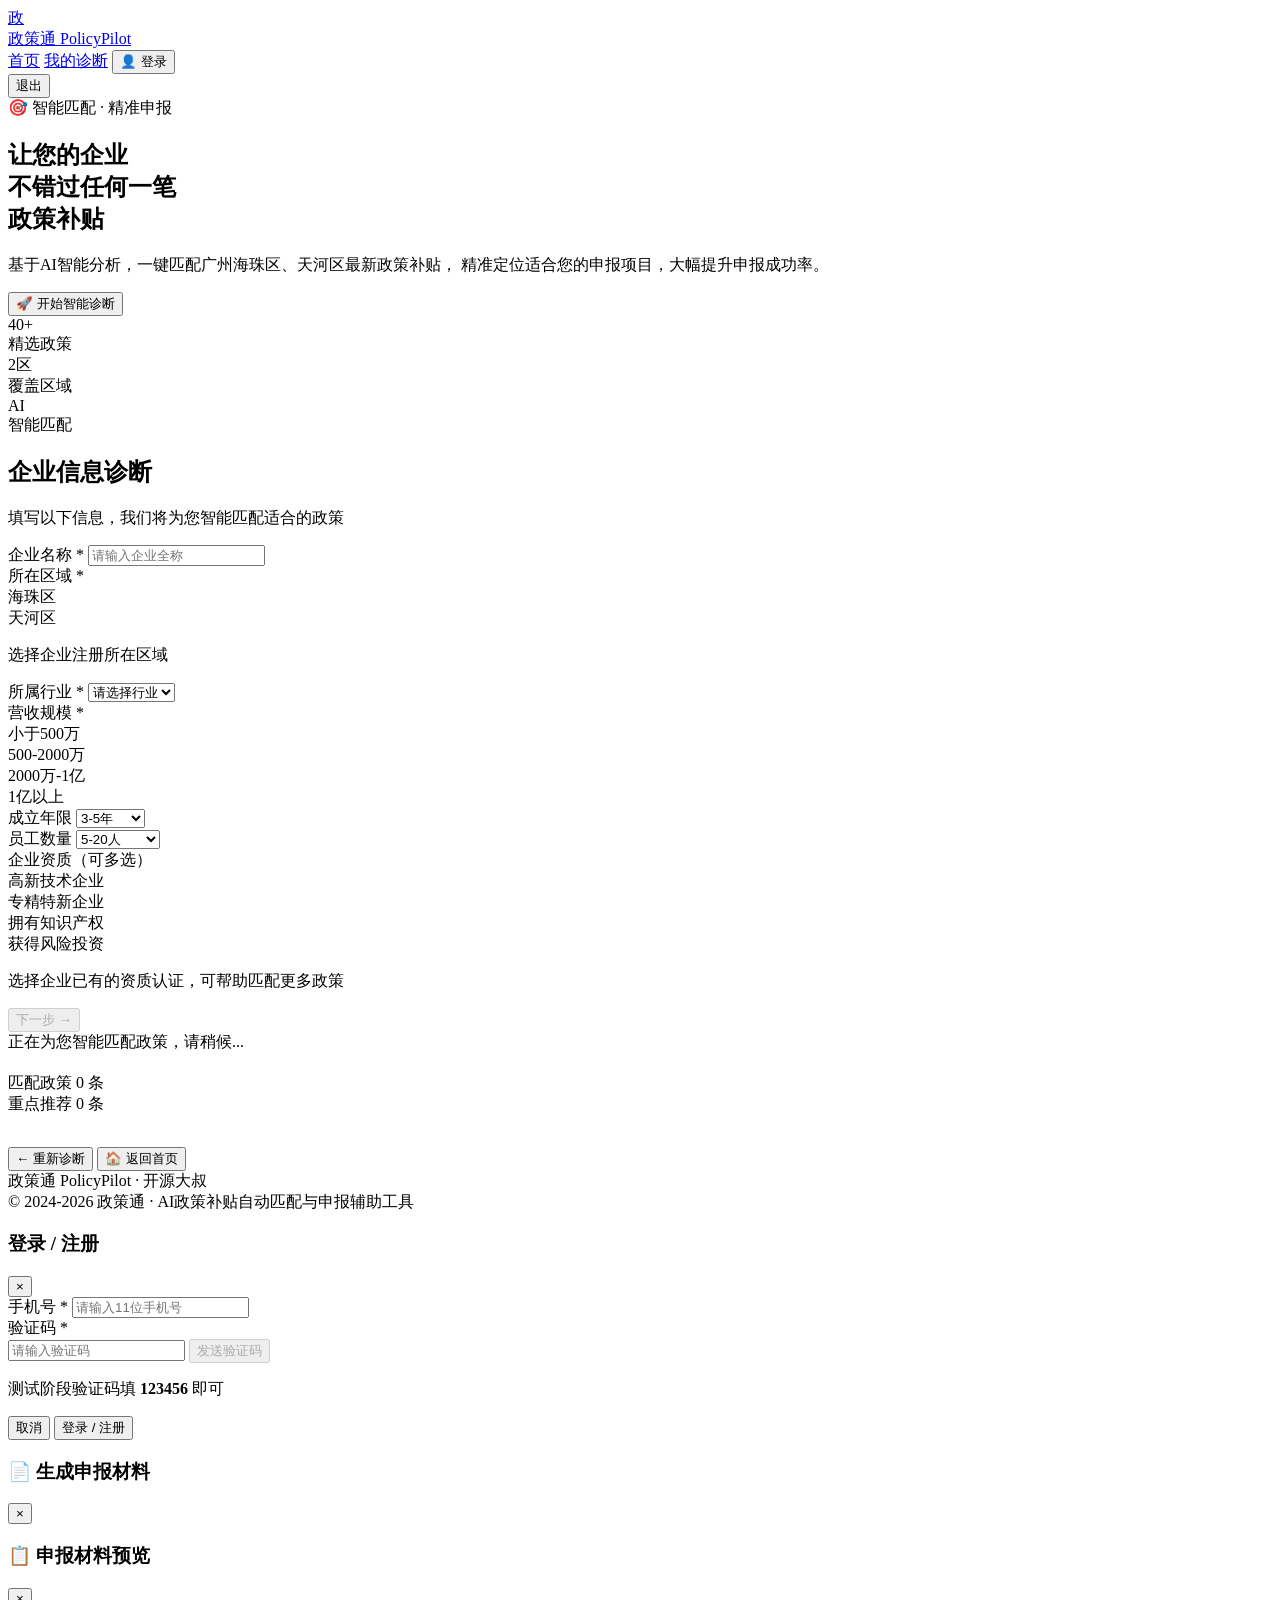
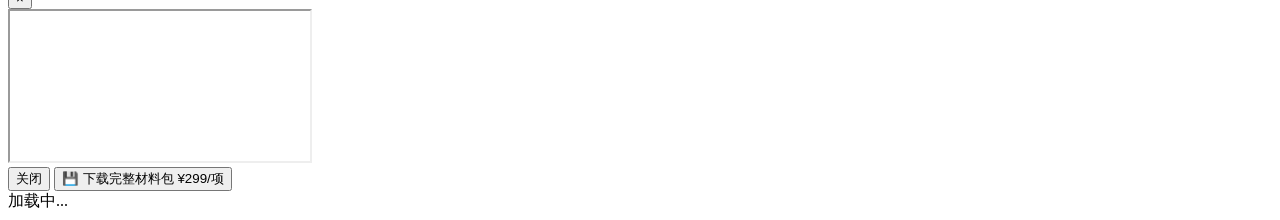
==== frontend/index.html @ 3d9fefc1 "feat: 扩容至302条政策, 重写README, 新增数据合规声明" ====
<!DOCTYPE html>
<html lang="zh-CN">
<head>
    <meta charset="UTF-8">
    <meta name="viewport" content="width=device-width, initial-scale=1.0">
    <meta name="description" content="政策通 - AI政策补贴自动匹配与申报辅助工具，为企业提供精准的政策匹配服务">
    <title>政策通 PolicyPilot - AI政策补贴智能匹配</title>
    <link rel="stylesheet" href="/static/css/style.css">
</head>
<body>
    <div class="page">
        <!-- 头部 -->
        <header class="header">
            <div class="container">
                <div class="header-content">
                    <a href="/" class="logo">
                        <div class="logo-icon">政</div>
                        <div class="logo-text">政策通 <span>PolicyPilot</span></div>
                    </a>
                    <div class="header-nav">
                        <a href="/" class="nav-link">首页</a>
                        <a href="/my-results" id="my-results-link" class="nav-link hidden">我的诊断</a>
                        <button id="login-btn" class="btn btn-outline btn-sm" onclick="showLoginModal()">
                            <span>👤</span>
                            <span>登录</span>
                        </button>
                        <div id="user-info" class="user-info hidden">
                            <span id="user-phone"></span>
                            <button class="btn btn-link btn-sm" onclick="logout()">退出</button>
                        </div>
                    </div>
                </div>
            </div>
        </header>

        <!-- 主内容 -->
        <main class="main">
            <div class="container">
                
                <!-- 英雄区 -->
                <section id="hero-section" class="hero">
                    <div class="hero-badge">
                        <span>🎯</span>
                        <span>智能匹配 · 精准申报</span>
                    </div>
                    <h1 class="hero-title">
                        让您的企业<br class="mobile-break"><span>不错过任何一笔</span><br class="mobile-break"><span class="highlight-green">政策补贴</span>
                    </h1>
                    <p class="hero-desc">
                        基于AI智能分析，一键匹配广州海珠区、天河区最新政策补贴，
                        精准定位适合您的申报项目，大幅提升申报成功率。
                    </p>
                    
                    <button class="btn btn-primary btn-lg" onclick="startDiagnosis()">
                        <span>🚀</span>
                        <span>开始智能诊断</span>
                    </button>
                    
                    <div class="hero-stats">
                        <div class="stat-item">
                            <div class="stat-value">40+</div>
                            <div class="stat-label">精选政策</div>
                        </div>
                        <div class="stat-item">
                            <div class="stat-value">2区</div>
                            <div class="stat-label">覆盖区域</div>
                        </div>
                        <div class="stat-item">
                            <div class="stat-value">AI</div>
                            <div class="stat-label">智能匹配</div>
                        </div>
                    </div>
                </section>

                <!-- 诊断表单 -->
                <section id="form-section" class="form-section hidden">
                    <div class="step-indicator">
                        <div class="step-dot active"></div>
                        <div class="step-dot"></div>
                        <div class="step-dot"></div>
                    </div>
                    
                    <h2 class="form-title">企业信息诊断</h2>
                    <p class="form-subtitle">填写以下信息，我们将为您智能匹配适合的政策</p>
                    
                    <form id="diagnosis-form">
                        <!-- 步骤1：基本信息 -->
                        <div id="step-1" class="form-group">
                            <div class="form-group">
                                <label class="form-label">
                                    企业名称 <span class="required">*</span>
                                </label>
                                <input type="text" id="company-name" class="form-input" 
                                       placeholder="请输入企业全称"
                                       oninput="state.formData.name = this.value; updateNextButtonState()">
                            </div>
                            
                            <div class="form-group">
                                <label class="form-label">
                                    所在区域 <span class="required">*</span>
                                </label>
                                <div class="checkbox-group">
                                    <div class="checkbox-item district-option" data-value="海珠" onclick="selectDistrict('海珠')">
                                        <div class="checkbox-icon"></div>
                                        <span>海珠区</span>
                                    </div>
                                    <div class="checkbox-item district-option" data-value="天河" onclick="selectDistrict('天河')">
                                        <div class="checkbox-icon"></div>
                                        <span>天河区</span>
                                    </div>
                                </div>
                                <p class="form-hint">选择企业注册所在区域</p>
                            </div>
                        </div>
                        
                        <!-- 步骤2：经营信息 -->
                        <div id="step-2" class="form-group">
                            <div class="form-group">
                                <label class="form-label">
                                    所属行业 <span class="required">*</span>
                                </label>
                                <select id="industry" class="form-select" 
                                        onchange="state.formData.industry = this.value; updateNextButtonState()">
                                    <option value="">请选择行业</option>
                                </select>
                            </div>
                            
                            <div class="form-group">
                                <label class="form-label">
                                    营收规模 <span class="required">*</span>
                                </label>
                                <div class="checkbox-group">
                                    <div class="checkbox-item revenue-option" data-value="小于500万" onclick="selectRevenue('小于500万')">
                                        <div class="checkbox-icon"></div>
                                        <span>小于500万</span>
                                    </div>
                                    <div class="checkbox-item revenue-option" data-value="500-2000万" onclick="selectRevenue('500-2000万')">
                                        <div class="checkbox-icon"></div>
                                        <span>500-2000万</span>
                                    </div>
                                    <div class="checkbox-item revenue-option" data-value="2000万-1亿" onclick="selectRevenue('2000万-1亿')">
                                        <div class="checkbox-icon"></div>
                                        <span>2000万-1亿</span>
                                    </div>
                                    <div class="checkbox-item revenue-option" data-value="1亿以上" onclick="selectRevenue('1亿以上')">
                                        <div class="checkbox-icon"></div>
                                        <span>1亿以上</span>
                                    </div>
                                </div>
                            </div>
                            
                            <div class="form-group">
                                <label class="form-label">成立年限</label>
                                <select id="established-years" class="form-select">
                                    <option value="1">1年以下</option>
                                    <option value="2">1-2年</option>
                                    <option value="3">2-3年</option>
                                    <option value="5" selected>3-5年</option>
                                    <option value="8">5-8年</option>
                                    <option value="10">8年以上</option>
                                </select>
                            </div>
                            
                            <div class="form-group">
                                <label class="form-label">员工数量</label>
                                <select id="employee-count" class="form-select">
                                    <option value="5">5人以下</option>
                                    <option value="10" selected>5-20人</option>
                                    <option value="50">20-100人</option>
                                    <option value="150">100-300人</option>
                                    <option value="300">300人以上</option>
                                </select>
                            </div>
                        </div>
                        
                        <!-- 步骤3：资质信息 -->
                        <div id="step-3" class="form-group">
                            <div class="form-group">
                                <label class="form-label">企业资质（可多选）</label>
                                <div class="checkbox-group">
                                    <div class="checkbox-item qualification-item" data-key="isHighTech" onclick="toggleQualification(this)">
                                        <div class="checkbox-icon"></div>
                                        <span>高新技术企业</span>
                                    </div>
                                    <div class="checkbox-item qualification-item" data-key="isSpecialized" onclick="toggleQualification(this)">
                                        <div class="checkbox-icon"></div>
                                        <span>专精特新企业</span>
                                    </div>
                                    <div class="checkbox-item qualification-item" data-key="hasIP" onclick="toggleQualification(this)">
                                        <div class="checkbox-icon"></div>
                                        <span>拥有知识产权</span>
                                    </div>
                                    <div class="checkbox-item qualification-item" data-key="hasVC" onclick="toggleQualification(this)">
                                        <div class="checkbox-icon"></div>
                                        <span>获得风险投资</span>
                                    </div>
                                </div>
                                <p class="form-hint">选择企业已有的资质认证，可帮助匹配更多政策</p>
                            </div>
                        </div>
                        
                        <!-- 按钮组 -->
                        <div class="btn-group">
                            <button type="button" id="prev-btn" class="btn btn-secondary" style="display: none;" onclick="goToPrevStep()">
                                <span>←</span>
                                <span>上一步</span>
                            </button>
                            <button type="button" id="next-btn" class="btn btn-primary" disabled onclick="goToNextStep()">
                                <span>下一步</span>
                                <span>→</span>
                            </button>
                        </div>
                    </form>
                </section>

                <!-- 加载状态 -->
                <section id="loading-section" class="form-section hidden">
                    <div class="loading">
                        <div class="spinner"></div>
                        <div class="loading-text">正在为您智能匹配政策，请稍候...</div>
                    </div>
                </section>

                <!-- 结果展示 -->
                <section id="result-section" class="hidden">
                    <div class="result-header">
                        <h2 id="result-title" class="result-title"></h2>
                        <p id="result-subtitle" class="result-subtitle"></p>
                        <div class="result-summary">
                            <div class="summary-badge highlight">
                                <span>匹配政策</span>
                                <span class="value" id="total-matches">0</span>
                                <span>条</span>
                            </div>
                            <div class="summary-badge">
                                <span>重点推荐</span>
                                <span class="value" id="highly-recommended">0</span>
                                <span>条</span>
                            </div>
                        </div>
                    </div>
                    
                    <div id="policy-list" class="policy-list">
                        <!-- 政策卡片将动态插入 -->
                    </div>
                    
                    <div class="btn-group" style="justify-content: center; margin-top: 32px;">
                        <button class="btn btn-secondary" onclick="resetAndStartOver()">
                            <span>←</span>
                            <span>重新诊断</span>
                        </button>
                        <button class="btn btn-primary" onclick="goHome()">
                            <span>🏠</span>
                            <span>返回首页</span>
                        </button>
                    </div>
                </section>
            </div>
        </main>

        <!-- 底部 -->
        <footer class="footer">
            <div class="container">
                <div class="footer-content">
                    <div class="footer-brand">
                        政策通 <span>PolicyPilot</span> · 开源大叔
                    </div>
                    <div class="footer-text">
                        © 2024-2026 政策通 · AI政策补贴自动匹配与申报辅助工具
                    </div>
                </div>
            </div>
        </footer>
    </div>

    <!-- 登录/注册模态框 -->
    <div id="login-modal" class="modal hidden">
        <div class="modal-overlay" onclick="closeLoginModal()"></div>
        <div class="modal-content">
            <div class="modal-header">
                <h3 id="login-modal-title">登录 / 注册</h3>
                <button class="modal-close" onclick="closeLoginModal()">×</button>
            </div>
            <div class="modal-body">
                <div class="form-group">
                    <label class="form-label">手机号 <span class="required">*</span></label>
                    <input type="tel" id="login-phone" class="form-input" 
                           placeholder="请输入11位手机号" maxlength="11">
                </div>
                <div class="form-group">
                    <label class="form-label">验证码 <span class="required">*</span></label>
                    <div class="verify-code-row">
                        <input type="text" id="login-code" class="form-input" 
                               placeholder="请输入验证码" maxlength="6">
                        <button type="button" id="send-code-btn" class="btn btn-outline btn-sm" 
                                onclick="sendVerifyCode()" disabled>
                            发送验证码
                        </button>
                    </div>
                    <p class="form-hint">测试阶段验证码填 <strong>123456</strong> 即可</p>
                </div>
                <div id="login-error" class="error-message hidden"></div>
            </div>
            <div class="modal-footer">
                <button class="btn btn-secondary" onclick="closeLoginModal()">取消</button>
                <button class="btn btn-primary" onclick="doLogin()">
                    <span>登录 / 注册</span>
                </button>
            </div>
        </div>
    </div>

    <!-- 申报材料生成模态框 -->
    <div id="material-modal" class="modal modal-lg hidden">
        <div class="modal-overlay" onclick="closeMaterialModal()"></div>
        <div class="modal-content">
            <div class="modal-header">
                <h3>📄 生成申报材料</h3>
                <button class="modal-close" onclick="closeMaterialModal()">×</button>
            </div>
            <div class="modal-body" id="material-modal-body">
                <!-- 动态内容 -->
            </div>
        </div>
    </div>

    <!-- 材料预览模态框 -->
    <div id="preview-modal" class="modal modal-xl hidden">
        <div class="modal-overlay" onclick="closePreviewModal()"></div>
        <div class="modal-content modal-preview">
            <div class="modal-header">
                <h3>📋 申报材料预览</h3>
                <button class="modal-close" onclick="closePreviewModal()">×</button>
            </div>
            <div class="modal-body">
                <iframe id="preview-frame" class="preview-frame"></iframe>
            </div>
            <div class="modal-footer">
                <button class="btn btn-secondary" onclick="closePreviewModal()">关闭</button>
                <button class="btn btn-primary" onclick="downloadMaterial()">
                    <span>💾</span>
                    <span>下载完整材料包</span>
                    <span class="price-tag">¥299/项</span>
                </button>
            </div>
        </div>
    </div>

    <!-- 加载遮罩 -->
    <div id="loading-overlay" class="loading-overlay hidden">
        <div class="loading">
            <div class="spinner"></div>
            <div class="loading-text">加载中...</div>
        </div>
    </div>

    <script src="/static/js/app.js"></script>
</body>
</html>
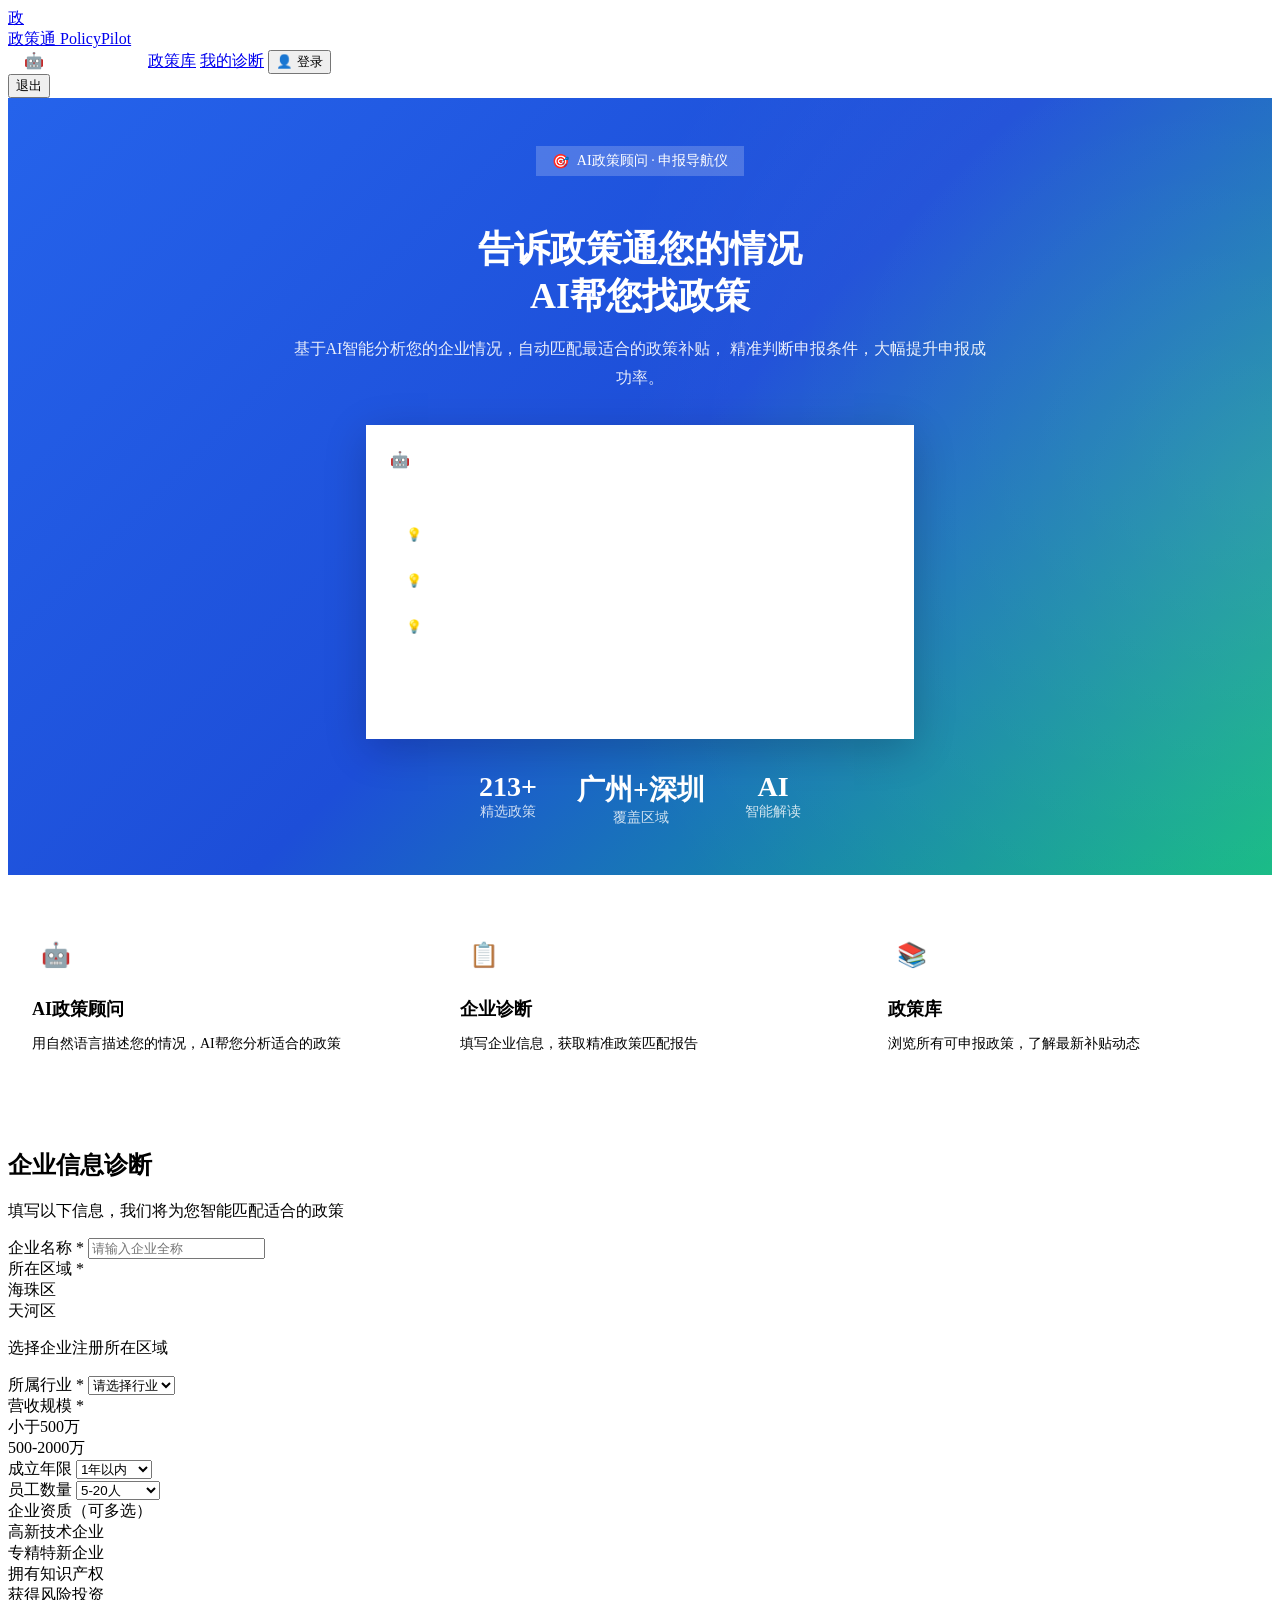
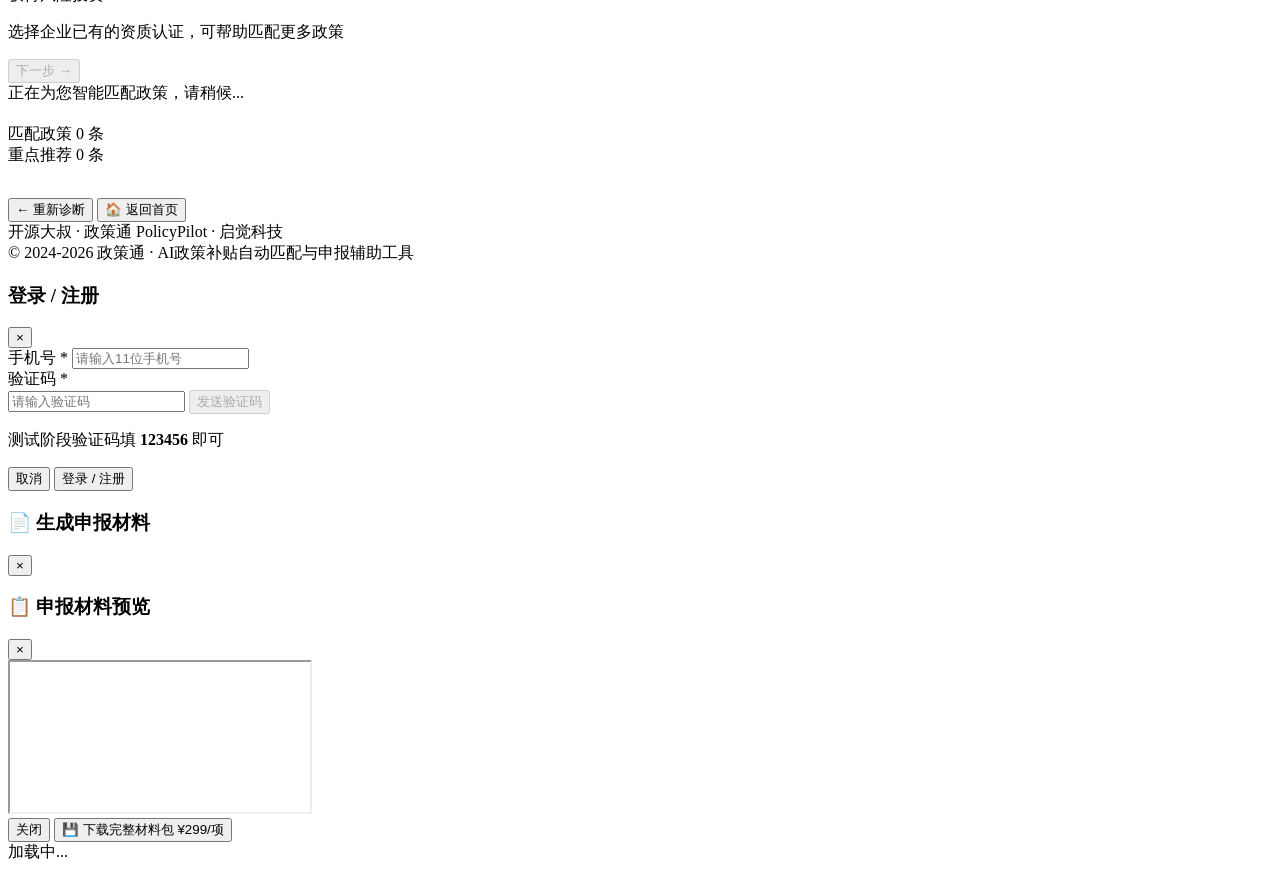
==== commit 00f56032: "feat: 3638条全国政策数据, AI对话+LLM Fallback, Token化战略升级 - 数据扩容：从302条→3638条真实政策数据（华东华南+北方+华中清洗后合并） - AI对话：新增" ====
--- a/frontend/index.html
+++ b/frontend/index.html
@@ -18,7 +18,10 @@
                         <div class="logo-text">政策通 <span>PolicyPilot</span></div>
                     </a>
                     <div class="header-nav">
-                        <a href="/" class="nav-link">首页</a>
+                        <a href="/ai-chat" class="nav-link nav-link-primary">
+                            🤖 AI智能问答
+                        </a>
+                        <a href="/" class="nav-link">政策库</a>
                         <a href="/my-results" id="my-results-link" class="nav-link hidden">我的诊断</a>
                         <button id="login-btn" class="btn btn-outline btn-sm" onclick="showLoginModal()">
                             <span>👤</span>
@@ -37,42 +40,84 @@
         <main class="main">
             <div class="container">
                 
-                <!-- 英雄区 -->
-                <section id="hero-section" class="hero">
-                    <div class="hero-badge">
-                        <span>🎯</span>
-                        <span>智能匹配 · 精准申报</span>
-                    </div>
-                    <h1 class="hero-title">
-                        让您的企业<br class="mobile-break"><span>不错过任何一笔</span><br class="mobile-break"><span class="highlight-green">政策补贴</span>
-                    </h1>
-                    <p class="hero-desc">
-                        基于AI智能分析，一键匹配广州海珠区、天河区最新政策补贴，
-                        精准定位适合您的申报项目，大幅提升申报成功率。
-                    </p>
-                    
-                    <button class="btn btn-primary btn-lg" onclick="startDiagnosis()">
-                        <span>🚀</span>
-                        <span>开始智能诊断</span>
-                    </button>
-                    
-                    <div class="hero-stats">
-                        <div class="stat-item">
-                            <div class="stat-value">40+</div>
-                            <div class="stat-label">精选政策</div>
-                        </div>
-                        <div class="stat-item">
-                            <div class="stat-value">2区</div>
-                            <div class="stat-label">覆盖区域</div>
-                        </div>
-                        <div class="stat-item">
-                            <div class="stat-value">AI</div>
-                            <div class="stat-label">智能匹配</div>
+                <!-- AI对话核心入口 - Hero区 -->
+                <section class="hero ai-hero">
+                    <div class="ai-hero-content">
+                        <div class="ai-hero-badge">
+                            <span>🎯</span>
+                            <span>AI政策顾问 · 申报导航仪</span>
+                        </div>
+                        <h1 class="ai-hero-title">
+                            告诉政策通您的情况<br class="mobile-break">
+                            <span class="highlight-green">AI帮您找政策</span>
+                        </h1>
+                        <p class="ai-hero-desc">
+                            基于AI智能分析您的企业情况，自动匹配最适合的政策补贴，
+                            精准判断申报条件，大幅提升申报成功率。
+                        </p>
+                        
+                        <!-- 嵌入式对话入口 -->
+                        <div class="quick-chat-box">
+                            <div class="quick-chat-header">
+                                <span>🤖</span>
+                                <span>政策通 AI</span>
+                            </div>
+                            <div class="quick-chat-examples">
+                                <p class="quick-chat-tip">试试这样问我：</p>
+                                <div class="quick-example-chips">
+                                    <button class="quick-example-chip" onclick="location.href='/ai-chat?q=我是海珠区的AI创业公司'">💡 我是海珠区的AI创业公司</button>
+                                    <button class="quick-example-chip" onclick="location.href='/ai-chat?q=天河区软件企业有什么补贴'">💡 天河区软件企业补贴</button>
+                                    <button class="quick-example-chip" onclick="location.href='/ai-chat?q=专精特新企业怎么申报'">💡 专精特新申报条件</button>
+                                </div>
+                            </div>
+                            <a href="/ai-chat" class="quick-chat-start-btn">
+                                开始AI对话
+                                <span>→</span>
+                            </a>
+                        </div>
+                        
+                        <div class="ai-hero-stats">
+                            <div class="stat-item">
+                                <div class="stat-value" id="policy-count">213+</div>
+                                <div class="stat-label">精选政策</div>
+                            </div>
+                            <div class="stat-item">
+                                <div class="stat-value">广州+深圳</div>
+                                <div class="stat-label">覆盖区域</div>
+                            </div>
+                            <div class="stat-item">
+                                <div class="stat-value">AI</div>
+                                <div class="stat-label">智能解读</div>
+                            </div>
                         </div>
                     </div>
                 </section>
 
-                <!-- 诊断表单 -->
+                <!-- 功能入口卡片 -->
+                <section class="feature-section">
+                    <div class="feature-cards">
+                        <div class="feature-card" onclick="location.href='/ai-chat'">
+                            <div class="feature-icon">🤖</div>
+                            <h3>AI政策顾问</h3>
+                            <p>用自然语言描述您的情况，AI帮您分析适合的政策</p>
+                            <span class="feature-tag">智能匹配</span>
+                        </div>
+                        <div class="feature-card" onclick="location.href='/#form-section'">
+                            <div class="feature-icon">📋</div>
+                            <h3>企业诊断</h3>
+                            <p>填写企业信息，获取精准政策匹配报告</p>
+                            <span class="feature-tag">全面分析</span>
+                        </div>
+                        <div class="feature-card" onclick="location.href='/policy.html'">
+                            <div class="feature-icon">📚</div>
+                            <h3>政策库</h3>
+                            <p>浏览所有可申报政策，了解最新补贴动态</p>
+                            <span class="feature-tag">实时更新</span>
+                        </div>
+                    </div>
+                </section>
+
+                <!-- 旧版表单区域（保留但默认隐藏） -->
                 <section id="form-section" class="form-section hidden">
                     <div class="step-indicator">
                         <div class="step-dot active"></div>
@@ -138,26 +183,18 @@
                                         <div class="checkbox-icon"></div>
                                         <span>500-2000万</span>
                                     </div>
-                                    <div class="checkbox-item revenue-option" data-value="2000万-1亿" onclick="selectRevenue('2000万-1亿')">
-                                        <div class="checkbox-icon"></div>
-                                        <span>2000万-1亿</span>
-                                    </div>
-                                    <div class="checkbox-item revenue-option" data-value="1亿以上" onclick="selectRevenue('1亿以上')">
-                                        <div class="checkbox-icon"></div>
-                                        <span>1亿以上</span>
-                                    </div>
                                 </div>
                             </div>
                             
                             <div class="form-group">
                                 <label class="form-label">成立年限</label>
-                                <select id="established-years" class="form-select">
-                                    <option value="1">1年以下</option>
-                                    <option value="2">1-2年</option>
-                                    <option value="3">2-3年</option>
-                                    <option value="5" selected>3-5年</option>
-                                    <option value="8">5-8年</option>
-                                    <option value="10">8年以上</option>
+                                <select id="established-years" class="form-select"
+                                        onchange="state.formData.establishedYears = parseInt(this.value)">
+                                    <option value="1">1年以内</option>
+                                    <option value="2">1-3年</option>
+                                    <option value="4">3-5年</option>
+                                    <option value="6">5-10年</option>
+                                    <option value="11">10年以上</option>
                                 </select>
                             </div>
                             
@@ -240,9 +277,7 @@
                         </div>
                     </div>
                     
-                    <div id="policy-list" class="policy-list">
-                        <!-- 政策卡片将动态插入 -->
-                    </div>
+                    <div id="policy-list" class="policy-list"></div>
                     
                     <div class="btn-group" style="justify-content: center; margin-top: 32px;">
                         <button class="btn btn-secondary" onclick="resetAndStartOver()">
@@ -263,7 +298,7 @@
             <div class="container">
                 <div class="footer-content">
                     <div class="footer-brand">
-                        政策通 <span>PolicyPilot</span> · 开源大叔
+                        开源大叔 · 政策通 <span>PolicyPilot</span> · 启觉科技
                     </div>
                     <div class="footer-text">
                         © 2024-2026 政策通 · AI政策补贴自动匹配与申报辅助工具
@@ -318,9 +353,7 @@
                 <h3>📄 生成申报材料</h3>
                 <button class="modal-close" onclick="closeMaterialModal()">×</button>
             </div>
-            <div class="modal-body" id="material-modal-body">
-                <!-- 动态内容 -->
-            </div>
+            <div class="modal-body" id="material-modal-body"></div>
         </div>
     </div>
 
@@ -354,6 +387,293 @@
         </div>
     </div>
 
+    <style>
+        /* AI Hero 样式 */
+        .ai-hero {
+            background: linear-gradient(135deg, #2563EB 0%, #1D4ED8 50%, #10B981 100%);
+            border-radius: var(--radius-xl);
+            padding: 48px 40px;
+            margin-bottom: 32px;
+            color: white;
+            position: relative;
+            overflow: hidden;
+        }
+        
+        .ai-hero::before {
+            content: '';
+            position: absolute;
+            top: -50%;
+            right: -50%;
+            width: 100%;
+            height: 200%;
+            background: radial-gradient(circle, rgba(255,255,255,0.1) 0%, transparent 70%);
+            pointer-events: none;
+        }
+        
+        .ai-hero-content {
+            position: relative;
+            z-index: 1;
+            max-width: 700px;
+            margin: 0 auto;
+            text-align: center;
+        }
+        
+        .ai-hero-badge {
+            display: inline-flex;
+            align-items: center;
+            gap: 8px;
+            background: rgba(255, 255, 255, 0.2);
+            padding: 6px 16px;
+            border-radius: var(--radius-full);
+            font-size: 14px;
+            margin-bottom: 20px;
+        }
+        
+        .ai-hero-title {
+            font-size: 36px;
+            font-weight: 700;
+            margin-bottom: 16px;
+            line-height: 1.3;
+        }
+        
+        .ai-hero-desc {
+            font-size: 16px;
+            opacity: 0.9;
+            margin-bottom: 32px;
+            line-height: 1.8;
+        }
+        
+        .ai-hero-stats {
+            display: flex;
+            justify-content: center;
+            gap: 40px;
+            margin-top: 32px;
+        }
+        
+        .ai-hero-stats .stat-item {
+            text-align: center;
+        }
+        
+        .ai-hero-stats .stat-value {
+            font-size: 28px;
+            font-weight: 700;
+            color: white;
+        }
+        
+        .ai-hero-stats .stat-label {
+            font-size: 14px;
+            opacity: 0.8;
+            color: white;
+        }
+        
+        /* 快速对话框 */
+        .quick-chat-box {
+            background: white;
+            border-radius: var(--radius-lg);
+            padding: 24px;
+            max-width: 500px;
+            margin: 0 auto;
+            box-shadow: 0 10px 40px rgba(0, 0, 0, 0.2);
+        }
+        
+        .quick-chat-header {
+            display: flex;
+            align-items: center;
+            gap: 8px;
+            font-weight: 600;
+            color: var(--gray-800);
+            margin-bottom: 16px;
+            font-size: 16px;
+        }
+        
+        .quick-chat-examples {
+            margin-bottom: 20px;
+        }
+        
+        .quick-chat-tip {
+            font-size: 13px;
+            color: var(--gray-500);
+            margin-bottom: 12px;
+            text-align: left;
+        }
+        
+        .quick-example-chips {
+            display: flex;
+            flex-direction: column;
+            gap: 8px;
+        }
+        
+        .quick-example-chip {
+            background: var(--gray-50);
+            border: 1px solid var(--gray-200);
+            border-radius: var(--radius-md);
+            padding: 10px 16px;
+            font-size: 13px;
+            color: var(--gray-700);
+            cursor: pointer;
+            transition: all var(--transition-fast);
+            text-align: left;
+        }
+        
+        .quick-example-chip:hover {
+            background: var(--primary);
+            color: white;
+            border-color: var(--primary);
+        }
+        
+        .quick-chat-start-btn {
+            display: flex;
+            align-items: center;
+            justify-content: center;
+            gap: 8px;
+            background: linear-gradient(135deg, var(--primary) 0%, var(--primary-dark) 100%);
+            color: white;
+            padding: 14px 24px;
+            border-radius: var(--radius-lg);
+            font-size: 16px;
+            font-weight: 600;
+            cursor: pointer;
+            transition: all var(--transition-normal);
+            text-decoration: none;
+        }
+        
+        .quick-chat-start-btn:hover {
+            transform: translateY(-2px);
+            box-shadow: 0 8px 20px rgba(37, 99, 235, 0.4);
+        }
+        
+        /* 功能卡片 */
+        .feature-section {
+            margin-bottom: 40px;
+        }
+        
+        .feature-cards {
+            display: grid;
+            grid-template-columns: repeat(3, 1fr);
+            gap: 20px;
+        }
+        
+        .feature-card {
+            background: white;
+            border-radius: var(--radius-lg);
+            padding: 24px;
+            cursor: pointer;
+            transition: all var(--transition-normal);
+            border: 1px solid var(--gray-100);
+            position: relative;
+        }
+        
+        .feature-card:hover {
+            transform: translateY(-4px);
+            box-shadow: 0 12px 30px rgba(0, 0, 0, 0.1);
+            border-color: var(--primary);
+        }
+        
+        .feature-icon {
+            width: 48px;
+            height: 48px;
+            background: var(--gray-50);
+            border-radius: var(--radius-md);
+            display: flex;
+            align-items: center;
+            justify-content: center;
+            font-size: 24px;
+            margin-bottom: 16px;
+        }
+        
+        .feature-card h3 {
+            font-size: 18px;
+            font-weight: 600;
+            margin-bottom: 8px;
+            color: var(--gray-800);
+        }
+        
+        .feature-card p {
+            font-size: 14px;
+            color: var(--gray-500);
+            margin-bottom: 12px;
+        }
+        
+        .feature-tag {
+            display: inline-block;
+            background: var(--primary);
+            color: white;
+            font-size: 11px;
+            padding: 2px 8px;
+            border-radius: var(--radius-full);
+        }
+        
+        .nav-link-primary {
+            background: linear-gradient(135deg, var(--primary) 0%, var(--primary-dark) 100%);
+            color: white !important;
+            border-radius: var(--radius-full);
+            padding: 6px 16px !important;
+        }
+        
+        .nav-link-primary:hover {
+            opacity: 0.9;
+            transform: translateY(-1px);
+        }
+        
+        @media (max-width: 768px) {
+            .ai-hero {
+                padding: 32px 20px;
+            }
+            
+            .ai-hero-title {
+                font-size: 26px;
+            }
+            
+            .ai-hero-stats {
+                gap: 24px;
+            }
+            
+            .ai-hero-stats .stat-value {
+                font-size: 22px;
+            }
+            
+            .feature-cards {
+                grid-template-columns: 1fr;
+            }
+            
+            .header-nav {
+                gap: 8px !important;
+            }
+            
+            .nav-link {
+                font-size: 12px !important;
+                padding: 4px 8px !important;
+            }
+        }
+    </style>
+
     <script src="/static/js/app.js"></script>
+    <script>
+        // 检查URL参数
+        document.addEventListener('DOMContentLoaded', () => {
+            const urlParams = new URLSearchParams(window.location.search);
+            const policyId = urlParams.get('policy');
+            const aiQuery = urlParams.get('q');
+            
+            if (policyId) {
+                viewPolicyDetail(policyId);
+            } else {
+                initForm();
+            }
+            
+            // 如果有AI查询，自动跳转到对话页面
+            if (aiQuery) {
+                location.href = '/ai-chat?q=' + encodeURIComponent(aiQuery);
+            }
+        });
+        
+        // 更新政策数量显示
+        fetch('/api/policies/count')
+            .then(r => r.json())
+            .then(d => {
+                document.getElementById('policy-count').textContent = (d.count || 213) + '+';
+            })
+            .catch(() => {});
+    </script>
 </body>
 </html>
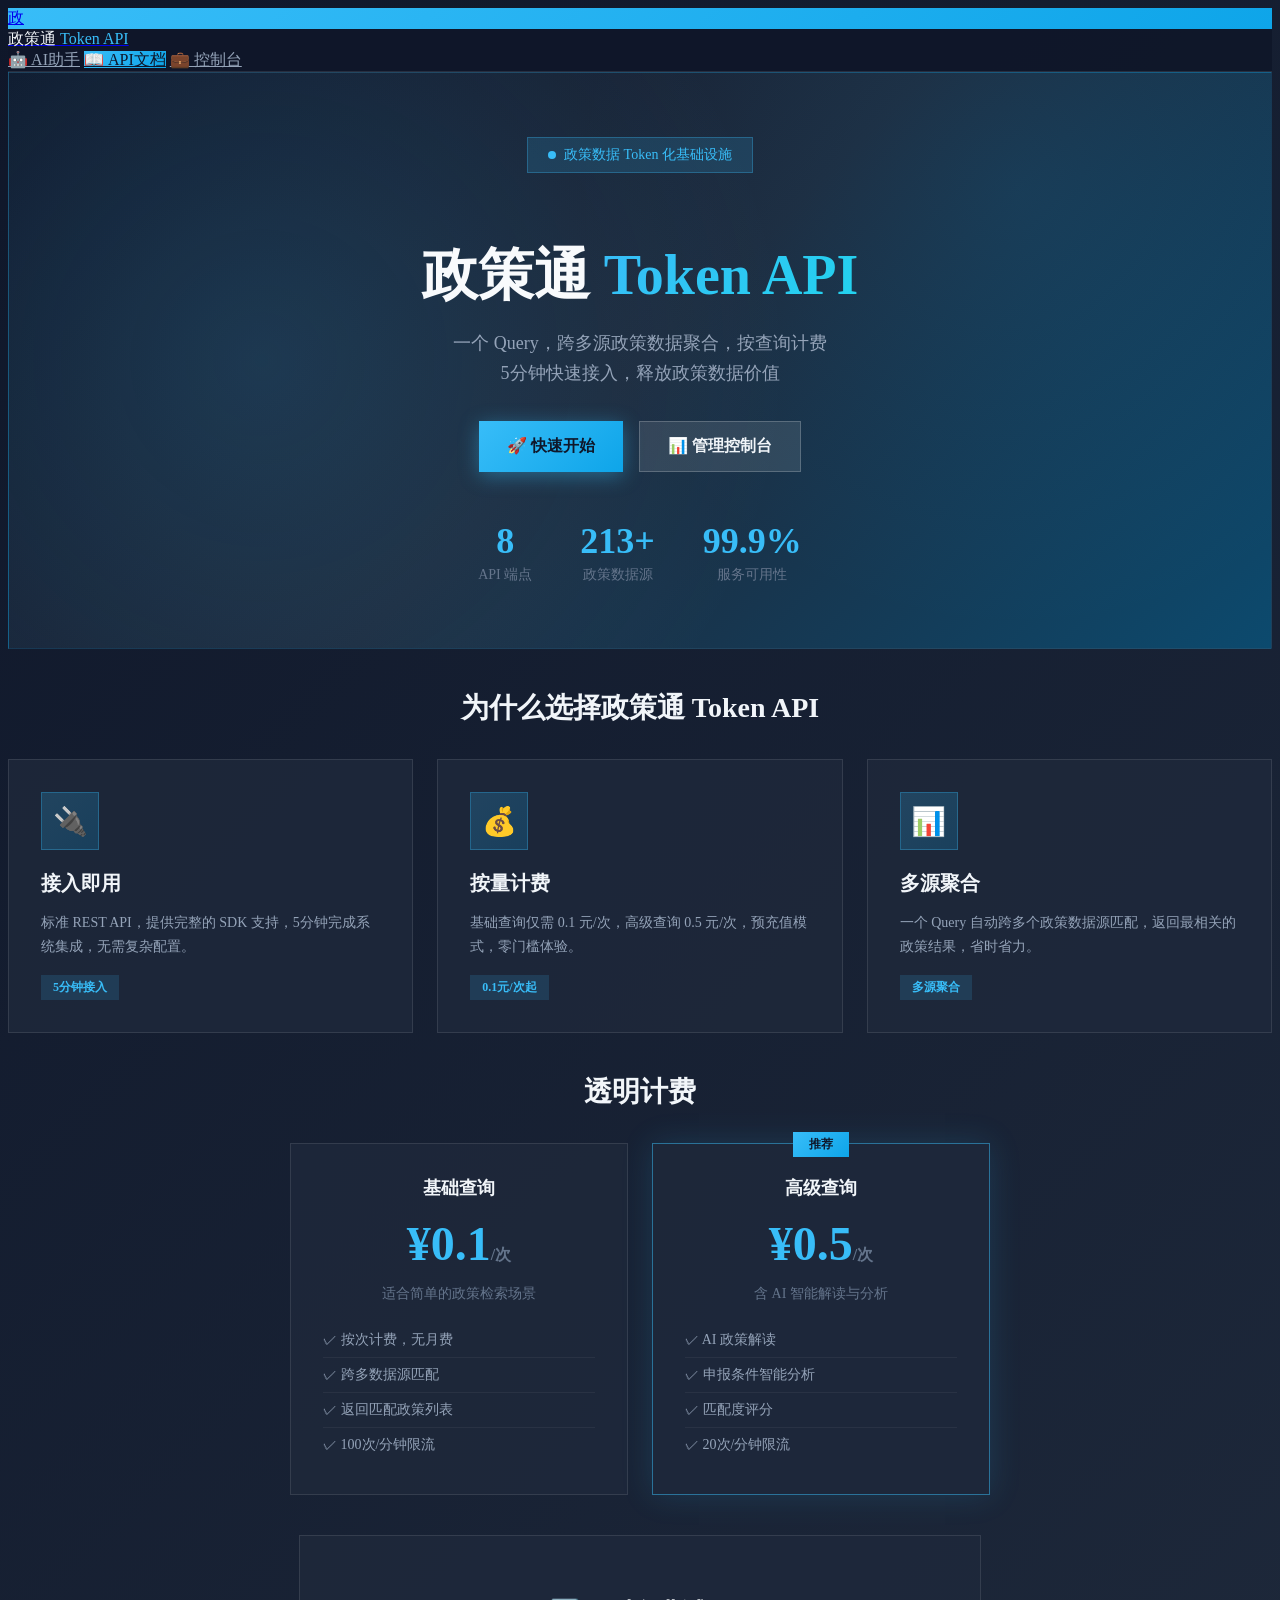
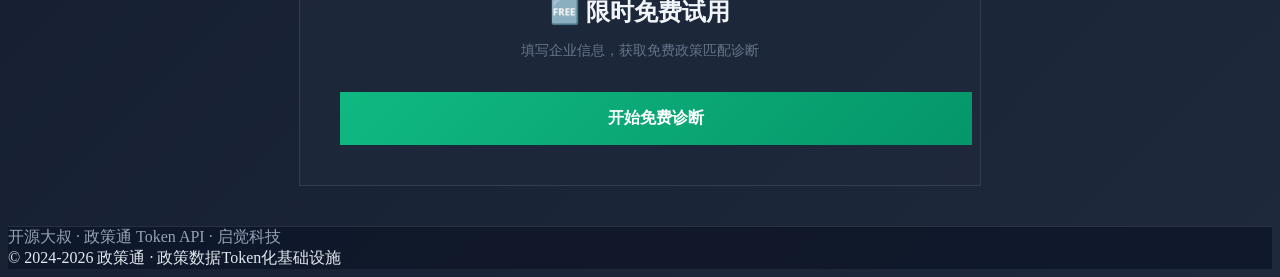
==== commit db5ad31f: "feat: 前端Token化产品改造+API文档页+控制台页 - 首页：深色科技风，Token API产品定位，3大功能卡片 - 新增API文档页(api-docs.html)：8个端点完整说明+cu" ====
--- a/frontend/index.html
+++ b/frontend/index.html
@@ -3,677 +3,384 @@
 <head>
     <meta charset="UTF-8">
     <meta name="viewport" content="width=device-width, initial-scale=1.0">
-    <meta name="description" content="政策通 - AI政策补贴自动匹配与申报辅助工具，为企业提供精准的政策匹配服务">
-    <title>政策通 PolicyPilot - AI政策补贴智能匹配</title>
+    <meta name="description" content="政策通 Token API - 政策数据Token化基础设施，一个Query跨多源政策数据聚合，按查询计费">
+    <title>政策通 Token API - 政策数据Token化基础设施</title>
     <link rel="stylesheet" href="/static/css/style.css">
+    <style>
+        body {
+            background: linear-gradient(135deg, #0f172a 0%, #1e293b 100%);
+            color: #e2e8f0;
+        }
+        .header {
+            background: rgba(15, 23, 42, 0.95);
+            border-bottom: 1px solid rgba(255,255,255,0.1);
+        }
+        .logo-text { color: #f1f5f9; }
+        .logo-text span { color: #38bdf8; }
+        .logo-icon {
+            background: linear-gradient(135deg, #38bdf8 0%, #0ea5e9 100%);
+        }
+        .nav-link { color: #94a3b8; }
+        .nav-link:hover { background: rgba(255,255,255,0.1); color: #f1f5f9; }
+        .nav-link-primary {
+            background: linear-gradient(135deg, #38bdf8 0%, #0ea5e9 100%) !important;
+            color: #0f172a !important;
+        }
+        .footer {
+            background: rgba(15, 23, 42, 0.9);
+            border-top: 1px solid rgba(255,255,255,0.1);
+        }
+        .footer-brand { color: #94a3b8; }
+        .hero-section {
+            background: linear-gradient(135deg, #0f172a 0%, #1e293b 50%, #0c4a6e 100%);
+            border-radius: var(--radius-xl);
+            padding: 64px 40px;
+            margin-bottom: 40px;
+            position: relative;
+            overflow: hidden;
+            border: 1px solid rgba(56, 189, 248, 0.2);
+        }
+        .hero-section::before {
+            content: '';
+            position: absolute;
+            top: 0; left: 0; right: 0; bottom: 0;
+            background: 
+                radial-gradient(circle at 20% 50%, rgba(56, 189, 248, 0.15) 0%, transparent 50%),
+                radial-gradient(circle at 80% 20%, rgba(14, 165, 233, 0.1) 0%, transparent 40%);
+            pointer-events: none;
+        }
+        .hero-content {
+            position: relative;
+            z-index: 1;
+            text-align: center;
+            max-width: 800px;
+            margin: 0 auto;
+        }
+        .hero-badge {
+            display: inline-flex;
+            align-items: center;
+            gap: 8px;
+            background: rgba(56, 189, 248, 0.15);
+            border: 1px solid rgba(56, 189, 248, 0.3);
+            color: #38bdf8;
+            padding: 8px 20px;
+            border-radius: var(--radius-full);
+            font-size: 14px;
+            font-weight: 500;
+            margin-bottom: 24px;
+        }
+        .hero-badge .pulse {
+            width: 8px; height: 8px;
+            background: #38bdf8;
+            border-radius: 50%;
+            animation: pulse 2s infinite;
+        }
+        @keyframes pulse {
+            0%, 100% { opacity: 1; transform: scale(1); }
+            50% { opacity: 0.5; transform: scale(1.2); }
+        }
+        .hero-title {
+            font-size: clamp(32px, 6vw, 56px);
+            font-weight: 800;
+            color: #f8fafc;
+            line-height: 1.15;
+            margin-bottom: 20px;
+        }
+        .hero-title .highlight {
+            background: linear-gradient(135deg, #38bdf8 0%, #22d3ee 100%);
+            -webkit-background-clip: text;
+            -webkit-text-fill-color: transparent;
+            background-clip: text;
+        }
+        .hero-subtitle {
+            font-size: 18px;
+            color: #94a3b8;
+            max-width: 600px;
+            margin: 0 auto 32px;
+            line-height: 1.7;
+        }
+        .hero-actions {
+            display: flex;
+            justify-content: center;
+            gap: 16px;
+            flex-wrap: wrap;
+        }
+        .hero-btn {
+            display: inline-flex;
+            align-items: center;
+            gap: 10px;
+            padding: 14px 28px;
+            border-radius: var(--radius-lg);
+            font-size: 16px;
+            font-weight: 600;
+            text-decoration: none;
+            transition: all 0.3s ease;
+        }
+        .hero-btn-primary {
+            background: linear-gradient(135deg, #38bdf8 0%, #0ea5e9 100%);
+            color: #0f172a;
+            box-shadow: 0 4px 20px rgba(56, 189, 248, 0.4);
+        }
+        .hero-btn-primary:hover {
+            transform: translateY(-2px);
+            box-shadow: 0 8px 30px rgba(56, 189, 248, 0.5);
+        }
+        .hero-btn-secondary {
+            background: rgba(255,255,255,0.1);
+            border: 1px solid rgba(255,255,255,0.2);
+            color: #f1f5f9;
+        }
+        .hero-btn-secondary:hover {
+            background: rgba(255,255,255,0.15);
+            border-color: rgba(255,255,255,0.3);
+        }
+        .hero-stats {
+            display: flex;
+            justify-content: center;
+            gap: 48px;
+            margin-top: 48px;
+            flex-wrap: wrap;
+        }
+        .hero-stat { text-align: center; }
+        .hero-stat-value { font-size: 36px; font-weight: 800; color: #38bdf8; }
+        .hero-stat-label { font-size: 14px; color: #64748b; margin-top: 4px; }
+        .features-section { margin-bottom: 40px; }
+        .features-title {
+            text-align: center;
+            font-size: 28px;
+            font-weight: 700;
+            color: #f1f5f9;
+            margin-bottom: 32px;
+        }
+        .features-grid { display: grid; grid-template-columns: repeat(3, 1fr); gap: 24px; }
+        .feature-card {
+            background: rgba(30, 41, 59, 0.8);
+            border: 1px solid rgba(255,255,255,0.1);
+            border-radius: var(--radius-xl);
+            padding: 32px;
+            transition: all 0.3s ease;
+            cursor: pointer;
+        }
+        .feature-card:hover {
+            transform: translateY(-4px);
+            border-color: rgba(56, 189, 248, 0.4);
+            box-shadow: 0 12px 40px rgba(0,0,0,0.3), 0 0 40px rgba(56, 189, 248, 0.1);
+        }
+        .feature-icon {
+            width: 56px; height: 56px;
+            background: linear-gradient(135deg, rgba(56, 189, 248, 0.2) 0%, rgba(14, 165, 233, 0.2) 100%);
+            border: 1px solid rgba(56, 189, 248, 0.3);
+            border-radius: var(--radius-lg);
+            display: flex;
+            align-items: center;
+            justify-content: center;
+            font-size: 28px;
+            margin-bottom: 20px;
+        }
+        .feature-card h3 { font-size: 20px; font-weight: 700; color: #f1f5f9; margin-bottom: 12px; }
+        .feature-card p { font-size: 14px; color: #94a3b8; line-height: 1.7; margin-bottom: 16px; }
+        .feature-tag {
+            display: inline-block;
+            background: rgba(56, 189, 248, 0.15);
+            color: #38bdf8;
+            font-size: 12px;
+            font-weight: 600;
+            padding: 4px 12px;
+            border-radius: var(--radius-full);
+        }
+        .pricing-section { margin-bottom: 40px; }
+        .pricing-grid { display: grid; grid-template-columns: repeat(2, 1fr); gap: 24px; max-width: 700px; margin: 0 auto; }
+        .pricing-card {
+            background: rgba(30, 41, 59, 0.8);
+            border: 1px solid rgba(255,255,255,0.1);
+            border-radius: var(--radius-xl);
+            padding: 32px;
+            text-align: center;
+            position: relative;
+        }
+        .pricing-card.popular {
+            border-color: rgba(56, 189, 248, 0.5);
+            box-shadow: 0 0 30px rgba(56, 189, 248, 0.15);
+        }
+        .pricing-card.popular::before {
+            content: '推荐';
+            position: absolute;
+            top: -12px;
+            left: 50%;
+            transform: translateX(-50%);
+            background: linear-gradient(135deg, #38bdf8 0%, #0ea5e9 100%);
+            color: #0f172a;
+            font-size: 12px;
+            font-weight: 700;
+            padding: 4px 16px;
+            border-radius: var(--radius-full);
+        }
+        .pricing-name { font-size: 18px; font-weight: 700; color: #f1f5f9; margin-bottom: 16px; }
+        .pricing-price { font-size: 48px; font-weight: 800; color: #38bdf8; margin-bottom: 8px; }
+        .pricing-price span { font-size: 16px; color: #64748b; }
+        .pricing-desc { font-size: 14px; color: #64748b; margin-bottom: 20px; }
+        .pricing-feature { text-align: left; font-size: 14px; color: #94a3b8; padding: 8px 0; border-bottom: 1px solid rgba(255,255,255,0.05); }
+        .pricing-feature:last-child { border-bottom: none; }
+        .trial-section {
+            background: rgba(30, 41, 59, 0.8);
+            border: 1px solid rgba(255,255,255,0.1);
+            border-radius: var(--radius-xl);
+            padding: 40px;
+            max-width: 600px;
+            margin: 0 auto 40px;
+        }
+        .trial-title { text-align: center; font-size: 24px; font-weight: 700; color: #f1f5f9; margin-bottom: 8px; }
+        .trial-subtitle { text-align: center; font-size: 14px; color: #64748b; margin-bottom: 32px; }
+        .trial-btn {
+            display: block;
+            width: 100%;
+            padding: 16px;
+            background: linear-gradient(135deg, #10b981 0%, #059669 100%);
+            color: white;
+            border: none;
+            border-radius: var(--radius-lg);
+            font-size: 16px;
+            font-weight: 600;
+            cursor: pointer;
+            transition: all 0.3s ease;
+            text-decoration: none;
+            text-align: center;
+        }
+        .trial-btn:hover {
+            transform: translateY(-2px);
+            box-shadow: 0 8px 25px rgba(16, 185, 129, 0.4);
+        }
+        @media (max-width: 768px) {
+            .hero-section { padding: 40px 20px; }
+            .hero-title { font-size: 28px; }
+            .hero-stats { gap: 24px; }
+            .hero-stat-value { font-size: 28px; }
+            .features-grid { grid-template-columns: 1fr; }
+            .pricing-grid { grid-template-columns: 1fr; }
+            .hero-actions { flex-direction: column; }
+            .hero-btn { width: 100%; justify-content: center; }
+        }
+    </style>
 </head>
 <body>
     <div class="page">
-        <!-- 头部 -->
         <header class="header">
             <div class="container">
                 <div class="header-content">
                     <a href="/" class="logo">
                         <div class="logo-icon">政</div>
-                        <div class="logo-text">政策通 <span>PolicyPilot</span></div>
+                        <div class="logo-text">政策通 <span>Token API</span></div>
                     </a>
-                    <div class="header-nav">
-                        <a href="/ai-chat" class="nav-link nav-link-primary">
-                            🤖 AI智能问答
-                        </a>
-                        <a href="/" class="nav-link">政策库</a>
-                        <a href="/my-results" id="my-results-link" class="nav-link hidden">我的诊断</a>
-                        <button id="login-btn" class="btn btn-outline btn-sm" onclick="showLoginModal()">
-                            <span>👤</span>
-                            <span>登录</span>
-                        </button>
-                        <div id="user-info" class="user-info hidden">
-                            <span id="user-phone"></span>
-                            <button class="btn btn-link btn-sm" onclick="logout()">退出</button>
-                        </div>
-                    </div>
+                    <nav class="header-nav">
+                        <a href="/ai-chat" class="nav-link">🤖 AI助手</a>
+                        <a href="/api-docs" class="nav-link nav-link-primary">📖 API文档</a>
+                        <a href="/console" class="nav-link">💼 控制台</a>
+                    </nav>
                 </div>
             </div>
         </header>
-
-        <!-- 主内容 -->
         <main class="main">
             <div class="container">
-                
-                <!-- AI对话核心入口 - Hero区 -->
-                <section class="hero ai-hero">
-                    <div class="ai-hero-content">
-                        <div class="ai-hero-badge">
-                            <span>🎯</span>
-                            <span>AI政策顾问 · 申报导航仪</span>
-                        </div>
-                        <h1 class="ai-hero-title">
-                            告诉政策通您的情况<br class="mobile-break">
-                            <span class="highlight-green">AI帮您找政策</span>
-                        </h1>
-                        <p class="ai-hero-desc">
-                            基于AI智能分析您的企业情况，自动匹配最适合的政策补贴，
-                            精准判断申报条件，大幅提升申报成功率。
+                <section class="hero-section">
+                    <div class="hero-content">
+                        <div class="hero-badge">
+                            <span class="pulse"></span>
+                            <span>政策数据 Token 化基础设施</span>
+                        </div>
+                        <h1 class="hero-title">政策通 <span class="highlight">Token API</span></h1>
+                        <p class="hero-subtitle">
+                            一个 Query，跨多源政策数据聚合，按查询计费<br>
+                            5分钟快速接入，释放政策数据价值
                         </p>
-                        
-                        <!-- 嵌入式对话入口 -->
-                        <div class="quick-chat-box">
-                            <div class="quick-chat-header">
-                                <span>🤖</span>
-                                <span>政策通 AI</span>
+                        <div class="hero-actions">
+                            <a href="/api-docs" class="hero-btn hero-btn-primary">🚀 快速开始</a>
+                            <a href="/console" class="hero-btn hero-btn-secondary">📊 管理控制台</a>
+                        </div>
+                        <div class="hero-stats">
+                            <div class="hero-stat">
+                                <div class="hero-stat-value">8</div>
+                                <div class="hero-stat-label">API 端点</div>
                             </div>
-                            <div class="quick-chat-examples">
-                                <p class="quick-chat-tip">试试这样问我：</p>
-                                <div class="quick-example-chips">
-                                    <button class="quick-example-chip" onclick="location.href='/ai-chat?q=我是海珠区的AI创业公司'">💡 我是海珠区的AI创业公司</button>
-                                    <button class="quick-example-chip" onclick="location.href='/ai-chat?q=天河区软件企业有什么补贴'">💡 天河区软件企业补贴</button>
-                                    <button class="quick-example-chip" onclick="location.href='/ai-chat?q=专精特新企业怎么申报'">💡 专精特新申报条件</button>
-                                </div>
+                            <div class="hero-stat">
+                                <div class="hero-stat-value" id="policy-count">213+</div>
+                                <div class="hero-stat-label">政策数据源</div>
                             </div>
-                            <a href="/ai-chat" class="quick-chat-start-btn">
-                                开始AI对话
-                                <span>→</span>
-                            </a>
-                        </div>
-                        
-                        <div class="ai-hero-stats">
-                            <div class="stat-item">
-                                <div class="stat-value" id="policy-count">213+</div>
-                                <div class="stat-label">精选政策</div>
-                            </div>
-                            <div class="stat-item">
-                                <div class="stat-value">广州+深圳</div>
-                                <div class="stat-label">覆盖区域</div>
-                            </div>
-                            <div class="stat-item">
-                                <div class="stat-value">AI</div>
-                                <div class="stat-label">智能解读</div>
+                            <div class="hero-stat">
+                                <div class="hero-stat-value">99.9%</div>
+                                <div class="hero-stat-label">服务可用性</div>
                             </div>
                         </div>
                     </div>
                 </section>
-
-                <!-- 功能入口卡片 -->
-                <section class="feature-section">
-                    <div class="feature-cards">
-                        <div class="feature-card" onclick="location.href='/ai-chat'">
-                            <div class="feature-icon">🤖</div>
-                            <h3>AI政策顾问</h3>
-                            <p>用自然语言描述您的情况，AI帮您分析适合的政策</p>
-                            <span class="feature-tag">智能匹配</span>
-                        </div>
-                        <div class="feature-card" onclick="location.href='/#form-section'">
-                            <div class="feature-icon">📋</div>
-                            <h3>企业诊断</h3>
-                            <p>填写企业信息，获取精准政策匹配报告</p>
-                            <span class="feature-tag">全面分析</span>
-                        </div>
-                        <div class="feature-card" onclick="location.href='/policy.html'">
-                            <div class="feature-icon">📚</div>
-                            <h3>政策库</h3>
-                            <p>浏览所有可申报政策，了解最新补贴动态</p>
-                            <span class="feature-tag">实时更新</span>
+                <section class="features-section">
+                    <h2 class="features-title">为什么选择政策通 Token API</h2>
+                    <div class="features-grid">
+                        <div class="feature-card" onclick="location.href='/api-docs#quick-start'">
+                            <div class="feature-icon">🔌</div>
+                            <h3>接入即用</h3>
+                            <p>标准 REST API，提供完整的 SDK 支持，5分钟完成系统集成，无需复杂配置。</p>
+                            <span class="feature-tag">5分钟接入</span>
+                        </div>
+                        <div class="feature-card" onclick="location.href='/api-docs#pricing'">
+                            <div class="feature-icon">💰</div>
+                            <h3>按量计费</h3>
+                            <p>基础查询仅需 0.1 元/次，高级查询 0.5 元/次，预充值模式，零门槛体验。</p>
+                            <span class="feature-tag">0.1元/次起</span>
+                        </div>
+                        <div class="feature-card" onclick="location.href='/api-docs#endpoints'">
+                            <div class="feature-icon">📊</div>
+                            <h3>多源聚合</h3>
+                            <p>一个 Query 自动跨多个政策数据源匹配，返回最相关的政策结果，省时省力。</p>
+                            <span class="feature-tag">多源聚合</span>
                         </div>
                     </div>
                 </section>
-
-                <!-- 旧版表单区域（保留但默认隐藏） -->
-                <section id="form-section" class="form-section hidden">
-                    <div class="step-indicator">
-                        <div class="step-dot active"></div>
-                        <div class="step-dot"></div>
-                        <div class="step-dot"></div>
-                    </div>
-                    
-                    <h2 class="form-title">企业信息诊断</h2>
-                    <p class="form-subtitle">填写以下信息，我们将为您智能匹配适合的政策</p>
-                    
-                    <form id="diagnosis-form">
-                        <!-- 步骤1：基本信息 -->
-                        <div id="step-1" class="form-group">
-                            <div class="form-group">
-                                <label class="form-label">
-                                    企业名称 <span class="required">*</span>
-                                </label>
-                                <input type="text" id="company-name" class="form-input" 
-                                       placeholder="请输入企业全称"
-                                       oninput="state.formData.name = this.value; updateNextButtonState()">
-                            </div>
-                            
-                            <div class="form-group">
-                                <label class="form-label">
-                                    所在区域 <span class="required">*</span>
-                                </label>
-                                <div class="checkbox-group">
-                                    <div class="checkbox-item district-option" data-value="海珠" onclick="selectDistrict('海珠')">
-                                        <div class="checkbox-icon"></div>
-                                        <span>海珠区</span>
-                                    </div>
-                                    <div class="checkbox-item district-option" data-value="天河" onclick="selectDistrict('天河')">
-                                        <div class="checkbox-icon"></div>
-                                        <span>天河区</span>
-                                    </div>
-                                </div>
-                                <p class="form-hint">选择企业注册所在区域</p>
-                            </div>
-                        </div>
-                        
-                        <!-- 步骤2：经营信息 -->
-                        <div id="step-2" class="form-group">
-                            <div class="form-group">
-                                <label class="form-label">
-                                    所属行业 <span class="required">*</span>
-                                </label>
-                                <select id="industry" class="form-select" 
-                                        onchange="state.formData.industry = this.value; updateNextButtonState()">
-                                    <option value="">请选择行业</option>
-                                </select>
-                            </div>
-                            
-                            <div class="form-group">
-                                <label class="form-label">
-                                    营收规模 <span class="required">*</span>
-                                </label>
-                                <div class="checkbox-group">
-                                    <div class="checkbox-item revenue-option" data-value="小于500万" onclick="selectRevenue('小于500万')">
-                                        <div class="checkbox-icon"></div>
-                                        <span>小于500万</span>
-                                    </div>
-                                    <div class="checkbox-item revenue-option" data-value="500-2000万" onclick="selectRevenue('500-2000万')">
-                                        <div class="checkbox-icon"></div>
-                                        <span>500-2000万</span>
-                                    </div>
-                                </div>
-                            </div>
-                            
-                            <div class="form-group">
-                                <label class="form-label">成立年限</label>
-                                <select id="established-years" class="form-select"
-                                        onchange="state.formData.establishedYears = parseInt(this.value)">
-                                    <option value="1">1年以内</option>
-                                    <option value="2">1-3年</option>
-                                    <option value="4">3-5年</option>
-                                    <option value="6">5-10年</option>
-                                    <option value="11">10年以上</option>
-                                </select>
-                            </div>
-                            
-                            <div class="form-group">
-                                <label class="form-label">员工数量</label>
-                                <select id="employee-count" class="form-select">
-                                    <option value="5">5人以下</option>
-                                    <option value="10" selected>5-20人</option>
-                                    <option value="50">20-100人</option>
-                                    <option value="150">100-300人</option>
-                                    <option value="300">300人以上</option>
-                                </select>
-                            </div>
-                        </div>
-                        
-                        <!-- 步骤3：资质信息 -->
-                        <div id="step-3" class="form-group">
-                            <div class="form-group">
-                                <label class="form-label">企业资质（可多选）</label>
-                                <div class="checkbox-group">
-                                    <div class="checkbox-item qualification-item" data-key="isHighTech" onclick="toggleQualification(this)">
-                                        <div class="checkbox-icon"></div>
-                                        <span>高新技术企业</span>
-                                    </div>
-                                    <div class="checkbox-item qualification-item" data-key="isSpecialized" onclick="toggleQualification(this)">
-                                        <div class="checkbox-icon"></div>
-                                        <span>专精特新企业</span>
-                                    </div>
-                                    <div class="checkbox-item qualification-item" data-key="hasIP" onclick="toggleQualification(this)">
-                                        <div class="checkbox-icon"></div>
-                                        <span>拥有知识产权</span>
-                                    </div>
-                                    <div class="checkbox-item qualification-item" data-key="hasVC" onclick="toggleQualification(this)">
-                                        <div class="checkbox-icon"></div>
-                                        <span>获得风险投资</span>
-                                    </div>
-                                </div>
-                                <p class="form-hint">选择企业已有的资质认证，可帮助匹配更多政策</p>
-                            </div>
-                        </div>
-                        
-                        <!-- 按钮组 -->
-                        <div class="btn-group">
-                            <button type="button" id="prev-btn" class="btn btn-secondary" style="display: none;" onclick="goToPrevStep()">
-                                <span>←</span>
-                                <span>上一步</span>
-                            </button>
-                            <button type="button" id="next-btn" class="btn btn-primary" disabled onclick="goToNextStep()">
-                                <span>下一步</span>
-                                <span>→</span>
-                            </button>
-                        </div>
-                    </form>
-                </section>
-
-                <!-- 加载状态 -->
-                <section id="loading-section" class="form-section hidden">
-                    <div class="loading">
-                        <div class="spinner"></div>
-                        <div class="loading-text">正在为您智能匹配政策，请稍候...</div>
+                <section class="pricing-section">
+                    <h2 class="features-title">透明计费</h2>
+                    <div class="pricing-grid">
+                        <div class="pricing-card">
+                            <div class="pricing-name">基础查询</div>
+                            <div class="pricing-price">¥0.1<span>/次</span></div>
+                            <p class="pricing-desc">适合简单的政策检索场景</p>
+                            <div class="pricing-feature">✓ 按次计费，无月费</div>
+                            <div class="pricing-feature">✓ 跨多数据源匹配</div>
+                            <div class="pricing-feature">✓ 返回匹配政策列表</div>
+                            <div class="pricing-feature">✓ 100次/分钟限流</div>
+                        </div>
+                        <div class="pricing-card popular">
+                            <div class="pricing-name">高级查询</div>
+                            <div class="pricing-price">¥0.5<span>/次</span></div>
+                            <p class="pricing-desc">含 AI 智能解读与分析</p>
+                            <div class="pricing-feature">✓ AI 政策解读</div>
+                            <div class="pricing-feature">✓ 申报条件智能分析</div>
+                            <div class="pricing-feature">✓ 匹配度评分</div>
+                            <div class="pricing-feature">✓ 20次/分钟限流</div>
+                        </div>
                     </div>
                 </section>
-
-                <!-- 结果展示 -->
-                <section id="result-section" class="hidden">
-                    <div class="result-header">
-                        <h2 id="result-title" class="result-title"></h2>
-                        <p id="result-subtitle" class="result-subtitle"></p>
-                        <div class="result-summary">
-                            <div class="summary-badge highlight">
-                                <span>匹配政策</span>
-                                <span class="value" id="total-matches">0</span>
-                                <span>条</span>
-                            </div>
-                            <div class="summary-badge">
-                                <span>重点推荐</span>
-                                <span class="value" id="highly-recommended">0</span>
-                                <span>条</span>
-                            </div>
-                        </div>
-                    </div>
-                    
-                    <div id="policy-list" class="policy-list"></div>
-                    
-                    <div class="btn-group" style="justify-content: center; margin-top: 32px;">
-                        <button class="btn btn-secondary" onclick="resetAndStartOver()">
-                            <span>←</span>
-                            <span>重新诊断</span>
-                        </button>
-                        <button class="btn btn-primary" onclick="goHome()">
-                            <span>🏠</span>
-                            <span>返回首页</span>
-                        </button>
-                    </div>
+                <section class="trial-section">
+                    <h2 class="trial-title">🆓 限时免费试用</h2>
+                    <p class="trial-subtitle">填写企业信息，获取免费政策匹配诊断</p>
+                    <a href="/ai-chat" class="trial-btn">开始免费诊断</a>
                 </section>
             </div>
         </main>
-
-        <!-- 底部 -->
         <footer class="footer">
             <div class="container">
                 <div class="footer-content">
-                    <div class="footer-brand">
-                        开源大叔 · 政策通 <span>PolicyPilot</span> · 启觉科技
-                    </div>
-                    <div class="footer-text">
-                        © 2024-2026 政策通 · AI政策补贴自动匹配与申报辅助工具
-                    </div>
+                    <div class="footer-brand">开源大叔 · 政策通 Token API · 启觉科技</div>
+                    <div class="footer-text">© 2024-2026 政策通 · 政策数据Token化基础设施</div>
                 </div>
             </div>
         </footer>
     </div>
-
-    <!-- 登录/注册模态框 -->
-    <div id="login-modal" class="modal hidden">
-        <div class="modal-overlay" onclick="closeLoginModal()"></div>
-        <div class="modal-content">
-            <div class="modal-header">
-                <h3 id="login-modal-title">登录 / 注册</h3>
-                <button class="modal-close" onclick="closeLoginModal()">×</button>
-            </div>
-            <div class="modal-body">
-                <div class="form-group">
-                    <label class="form-label">手机号 <span class="required">*</span></label>
-                    <input type="tel" id="login-phone" class="form-input" 
-                           placeholder="请输入11位手机号" maxlength="11">
-                </div>
-                <div class="form-group">
-                    <label class="form-label">验证码 <span class="required">*</span></label>
-                    <div class="verify-code-row">
-                        <input type="text" id="login-code" class="form-input" 
-                               placeholder="请输入验证码" maxlength="6">
-                        <button type="button" id="send-code-btn" class="btn btn-outline btn-sm" 
-                                onclick="sendVerifyCode()" disabled>
-                            发送验证码
-                        </button>
-                    </div>
-                    <p class="form-hint">测试阶段验证码填 <strong>123456</strong> 即可</p>
-                </div>
-                <div id="login-error" class="error-message hidden"></div>
-            </div>
-            <div class="modal-footer">
-                <button class="btn btn-secondary" onclick="closeLoginModal()">取消</button>
-                <button class="btn btn-primary" onclick="doLogin()">
-                    <span>登录 / 注册</span>
-                </button>
-            </div>
-        </div>
-    </div>
-
-    <!-- 申报材料生成模态框 -->
-    <div id="material-modal" class="modal modal-lg hidden">
-        <div class="modal-overlay" onclick="closeMaterialModal()"></div>
-        <div class="modal-content">
-            <div class="modal-header">
-                <h3>📄 生成申报材料</h3>
-                <button class="modal-close" onclick="closeMaterialModal()">×</button>
-            </div>
-            <div class="modal-body" id="material-modal-body"></div>
-        </div>
-    </div>
-
-    <!-- 材料预览模态框 -->
-    <div id="preview-modal" class="modal modal-xl hidden">
-        <div class="modal-overlay" onclick="closePreviewModal()"></div>
-        <div class="modal-content modal-preview">
-            <div class="modal-header">
-                <h3>📋 申报材料预览</h3>
-                <button class="modal-close" onclick="closePreviewModal()">×</button>
-            </div>
-            <div class="modal-body">
-                <iframe id="preview-frame" class="preview-frame"></iframe>
-            </div>
-            <div class="modal-footer">
-                <button class="btn btn-secondary" onclick="closePreviewModal()">关闭</button>
-                <button class="btn btn-primary" onclick="downloadMaterial()">
-                    <span>💾</span>
-                    <span>下载完整材料包</span>
-                    <span class="price-tag">¥299/项</span>
-                </button>
-            </div>
-        </div>
-    </div>
-
-    <!-- 加载遮罩 -->
-    <div id="loading-overlay" class="loading-overlay hidden">
-        <div class="loading">
-            <div class="spinner"></div>
-            <div class="loading-text">加载中...</div>
-        </div>
-    </div>
-
-    <style>
-        /* AI Hero 样式 */
-        .ai-hero {
-            background: linear-gradient(135deg, #2563EB 0%, #1D4ED8 50%, #10B981 100%);
-            border-radius: var(--radius-xl);
-            padding: 48px 40px;
-            margin-bottom: 32px;
-            color: white;
-            position: relative;
-            overflow: hidden;
-        }
-        
-        .ai-hero::before {
-            content: '';
-            position: absolute;
-            top: -50%;
-            right: -50%;
-            width: 100%;
-            height: 200%;
-            background: radial-gradient(circle, rgba(255,255,255,0.1) 0%, transparent 70%);
-            pointer-events: none;
-        }
-        
-        .ai-hero-content {
-            position: relative;
-            z-index: 1;
-            max-width: 700px;
-            margin: 0 auto;
-            text-align: center;
-        }
-        
-        .ai-hero-badge {
-            display: inline-flex;
-            align-items: center;
-            gap: 8px;
-            background: rgba(255, 255, 255, 0.2);
-            padding: 6px 16px;
-            border-radius: var(--radius-full);
-            font-size: 14px;
-            margin-bottom: 20px;
-        }
-        
-        .ai-hero-title {
-            font-size: 36px;
-            font-weight: 700;
-            margin-bottom: 16px;
-            line-height: 1.3;
-        }
-        
-        .ai-hero-desc {
-            font-size: 16px;
-            opacity: 0.9;
-            margin-bottom: 32px;
-            line-height: 1.8;
-        }
-        
-        .ai-hero-stats {
-            display: flex;
-            justify-content: center;
-            gap: 40px;
-            margin-top: 32px;
-        }
-        
-        .ai-hero-stats .stat-item {
-            text-align: center;
-        }
-        
-        .ai-hero-stats .stat-value {
-            font-size: 28px;
-            font-weight: 700;
-            color: white;
-        }
-        
-        .ai-hero-stats .stat-label {
-            font-size: 14px;
-            opacity: 0.8;
-            color: white;
-        }
-        
-        /* 快速对话框 */
-        .quick-chat-box {
-            background: white;
-            border-radius: var(--radius-lg);
-            padding: 24px;
-            max-width: 500px;
-            margin: 0 auto;
-            box-shadow: 0 10px 40px rgba(0, 0, 0, 0.2);
-        }
-        
-        .quick-chat-header {
-            display: flex;
-            align-items: center;
-            gap: 8px;
-            font-weight: 600;
-            color: var(--gray-800);
-            margin-bottom: 16px;
-            font-size: 16px;
-        }
-        
-        .quick-chat-examples {
-            margin-bottom: 20px;
-        }
-        
-        .quick-chat-tip {
-            font-size: 13px;
-            color: var(--gray-500);
-            margin-bottom: 12px;
-            text-align: left;
-        }
-        
-        .quick-example-chips {
-            display: flex;
-            flex-direction: column;
-            gap: 8px;
-        }
-        
-        .quick-example-chip {
-            background: var(--gray-50);
-            border: 1px solid var(--gray-200);
-            border-radius: var(--radius-md);
-            padding: 10px 16px;
-            font-size: 13px;
-            color: var(--gray-700);
-            cursor: pointer;
-            transition: all var(--transition-fast);
-            text-align: left;
-        }
-        
-        .quick-example-chip:hover {
-            background: var(--primary);
-            color: white;
-            border-color: var(--primary);
-        }
-        
-        .quick-chat-start-btn {
-            display: flex;
-            align-items: center;
-            justify-content: center;
-            gap: 8px;
-            background: linear-gradient(135deg, var(--primary) 0%, var(--primary-dark) 100%);
-            color: white;
-            padding: 14px 24px;
-            border-radius: var(--radius-lg);
-            font-size: 16px;
-            font-weight: 600;
-            cursor: pointer;
-            transition: all var(--transition-normal);
-            text-decoration: none;
-        }
-        
-        .quick-chat-start-btn:hover {
-            transform: translateY(-2px);
-            box-shadow: 0 8px 20px rgba(37, 99, 235, 0.4);
-        }
-        
-        /* 功能卡片 */
-        .feature-section {
-            margin-bottom: 40px;
-        }
-        
-        .feature-cards {
-            display: grid;
-            grid-template-columns: repeat(3, 1fr);
-            gap: 20px;
-        }
-        
-        .feature-card {
-            background: white;
-            border-radius: var(--radius-lg);
-            padding: 24px;
-            cursor: pointer;
-            transition: all var(--transition-normal);
-            border: 1px solid var(--gray-100);
-            position: relative;
-        }
-        
-        .feature-card:hover {
-            transform: translateY(-4px);
-            box-shadow: 0 12px 30px rgba(0, 0, 0, 0.1);
-            border-color: var(--primary);
-        }
-        
-        .feature-icon {
-            width: 48px;
-            height: 48px;
-            background: var(--gray-50);
-            border-radius: var(--radius-md);
-            display: flex;
-            align-items: center;
-            justify-content: center;
-            font-size: 24px;
-            margin-bottom: 16px;
-        }
-        
-        .feature-card h3 {
-            font-size: 18px;
-            font-weight: 600;
-            margin-bottom: 8px;
-            color: var(--gray-800);
-        }
-        
-        .feature-card p {
-            font-size: 14px;
-            color: var(--gray-500);
-            margin-bottom: 12px;
-        }
-        
-        .feature-tag {
-            display: inline-block;
-            background: var(--primary);
-            color: white;
-            font-size: 11px;
-            padding: 2px 8px;
-            border-radius: var(--radius-full);
-        }
-        
-        .nav-link-primary {
-            background: linear-gradient(135deg, var(--primary) 0%, var(--primary-dark) 100%);
-            color: white !important;
-            border-radius: var(--radius-full);
-            padding: 6px 16px !important;
-        }
-        
-        .nav-link-primary:hover {
-            opacity: 0.9;
-            transform: translateY(-1px);
-        }
-        
-        @media (max-width: 768px) {
-            .ai-hero {
-                padding: 32px 20px;
-            }
-            
-            .ai-hero-title {
-                font-size: 26px;
-            }
-            
-            .ai-hero-stats {
-                gap: 24px;
-            }
-            
-            .ai-hero-stats .stat-value {
-                font-size: 22px;
-            }
-            
-            .feature-cards {
-                grid-template-columns: 1fr;
-            }
-            
-            .header-nav {
-                gap: 8px !important;
-            }
-            
-            .nav-link {
-                font-size: 12px !important;
-                padding: 4px 8px !important;
-            }
-        }
-    </style>
-
-    <script src="/static/js/app.js"></script>
     <script>
-        // 检查URL参数
-        document.addEventListener('DOMContentLoaded', () => {
-            const urlParams = new URLSearchParams(window.location.search);
-            const policyId = urlParams.get('policy');
-            const aiQuery = urlParams.get('q');
-            
-            if (policyId) {
-                viewPolicyDetail(policyId);
-            } else {
-                initForm();
-            }
-            
-            // 如果有AI查询，自动跳转到对话页面
-            if (aiQuery) {
-                location.href = '/ai-chat?q=' + encodeURIComponent(aiQuery);
-            }
-        });
-        
-        // 更新政策数量显示
         fetch('/api/policies/count')
             .then(r => r.json())
             .then(d => {
-                document.getElementById('policy-count').textContent = (d.count || 213) + '+';
-            })
-            .catch(() => {});
+                const el = document.getElementById('policy-count');
+                if (el) el.textContent = (d.count || 213) + '+';
+            }).catch(() => {});
     </script>
 </body>
 </html>
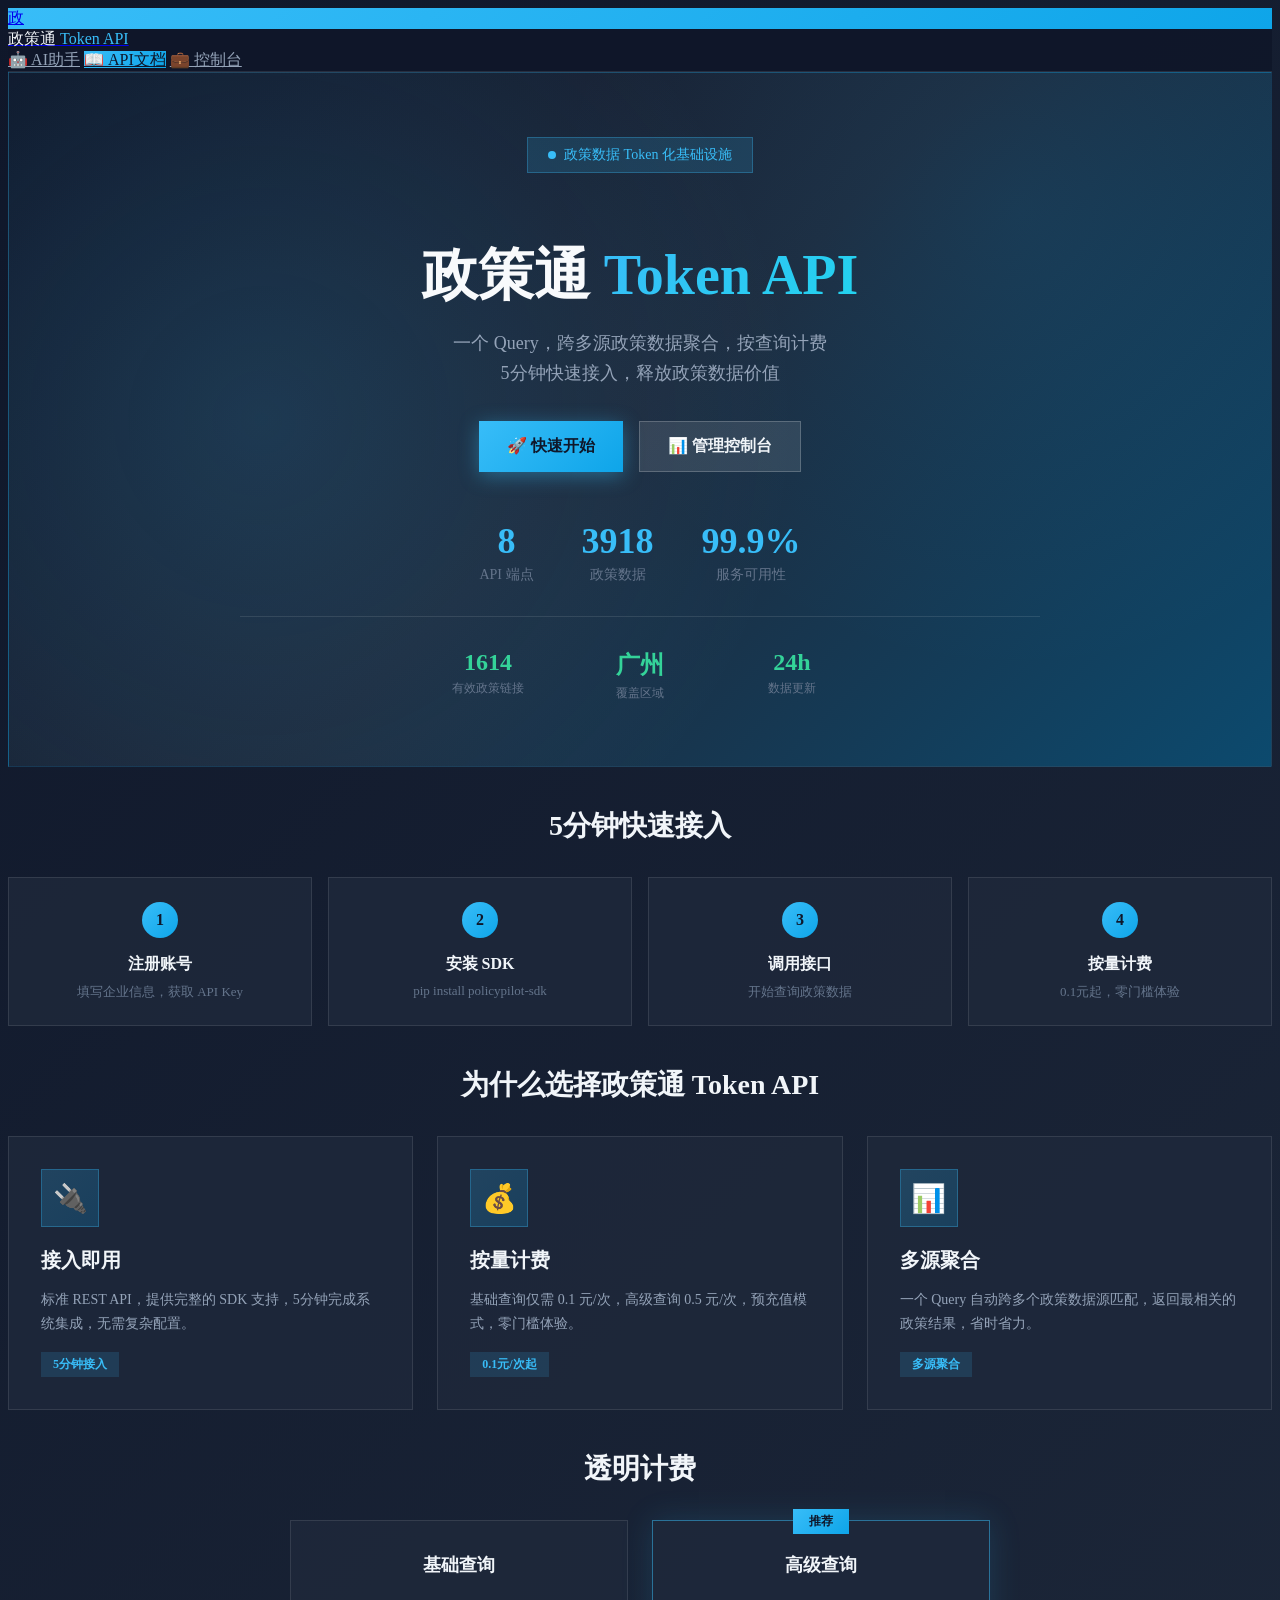
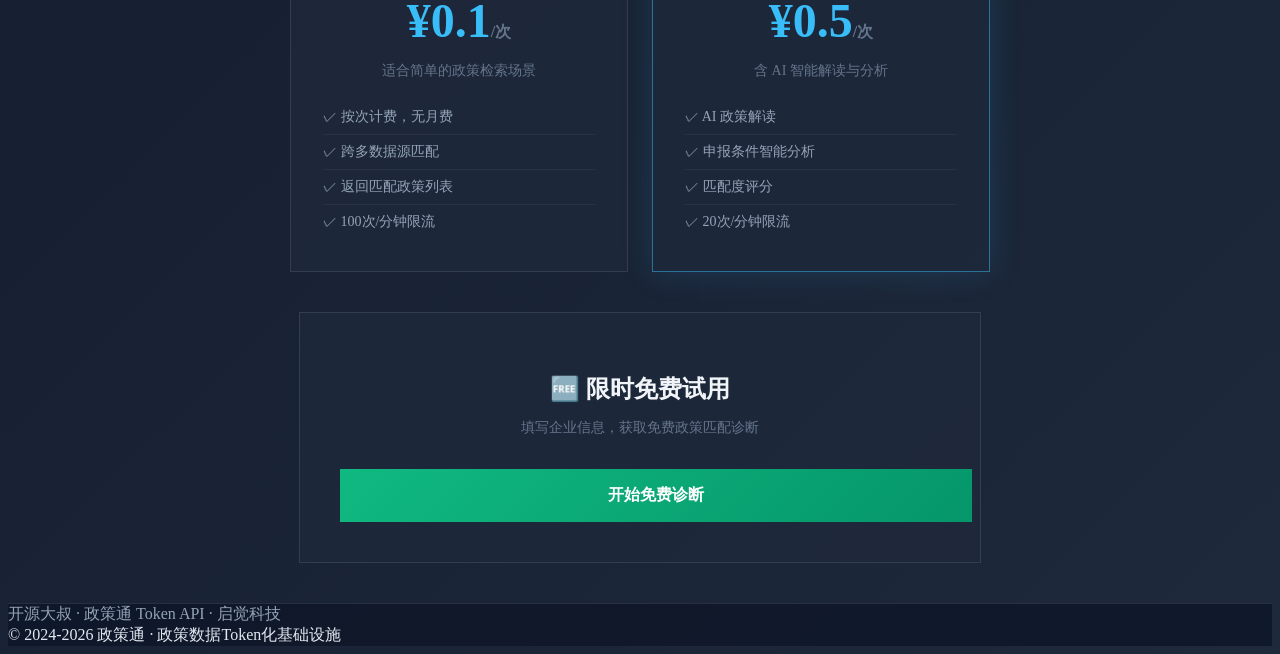
==== commit 2e1868fd: "feat: 产品打磨+广州9区政策采集 - API文档页：Python SDK示例+错误码+限流说明 - 控制台：余额不足引导+断网提示+Key验证 - AI对话：重试机制+指数退避+友好错误提示 -" ====
--- a/frontend/index.html
+++ b/frontend/index.html
@@ -144,6 +144,32 @@
         .hero-stat { text-align: center; }
         .hero-stat-value { font-size: 36px; font-weight: 800; color: #38bdf8; }
         .hero-stat-label { font-size: 14px; color: #64748b; margin-top: 4px; }
+        
+        /* 数据覆盖展示 */
+        .data-coverage {
+            display: flex;
+            justify-content: center;
+            gap: 32px;
+            margin-top: 32px;
+            padding-top: 32px;
+            border-top: 1px solid rgba(255,255,255,0.1);
+            flex-wrap: wrap;
+        }
+        .data-item {
+            text-align: center;
+            min-width: 120px;
+        }
+        .data-value {
+            font-size: 24px;
+            font-weight: 700;
+            color: #34d399;
+        }
+        .data-label {
+            font-size: 12px;
+            color: #64748b;
+            margin-top: 4px;
+        }
+        
         .features-section { margin-bottom: 40px; }
         .features-title {
             text-align: center;
@@ -250,6 +276,47 @@
             transform: translateY(-2px);
             box-shadow: 0 8px 25px rgba(16, 185, 129, 0.4);
         }
+        
+        /* 快速接入步骤 */
+        .quick-start-section {
+            margin-bottom: 40px;
+        }
+        .quick-start-grid {
+            display: grid;
+            grid-template-columns: repeat(4, 1fr);
+            gap: 16px;
+        }
+        .quick-step {
+            background: rgba(30, 41, 59, 0.8);
+            border: 1px solid rgba(255,255,255,0.1);
+            border-radius: var(--radius-lg);
+            padding: 24px;
+            text-align: center;
+        }
+        .quick-step-num {
+            width: 36px;
+            height: 36px;
+            background: linear-gradient(135deg, #38bdf8 0%, #0ea5e9 100%);
+            color: #0f172a;
+            border-radius: 50%;
+            display: flex;
+            align-items: center;
+            justify-content: center;
+            font-weight: 700;
+            font-size: 16px;
+            margin: 0 auto 16px;
+        }
+        .quick-step-title {
+            font-size: 16px;
+            font-weight: 600;
+            color: #f1f5f9;
+            margin-bottom: 8px;
+        }
+        .quick-step-desc {
+            font-size: 13px;
+            color: #64748b;
+        }
+        
         @media (max-width: 768px) {
             .hero-section { padding: 40px 20px; }
             .hero-title { font-size: 28px; }
@@ -259,6 +326,8 @@
             .pricing-grid { grid-template-columns: 1fr; }
             .hero-actions { flex-direction: column; }
             .hero-btn { width: 100%; justify-content: center; }
+            .quick-start-grid { grid-template-columns: repeat(2, 1fr); }
+            .data-coverage { gap: 20px; }
         }
     </style>
 </head>
@@ -302,16 +371,59 @@
                                 <div class="hero-stat-label">API 端点</div>
                             </div>
                             <div class="hero-stat">
-                                <div class="hero-stat-value" id="policy-count">213+</div>
-                                <div class="hero-stat-label">政策数据源</div>
+                                <div class="hero-stat-value" id="policy-count">3918</div>
+                                <div class="hero-stat-label">政策数据</div>
                             </div>
                             <div class="hero-stat">
                                 <div class="hero-stat-value">99.9%</div>
                                 <div class="hero-stat-label">服务可用性</div>
                             </div>
                         </div>
+                        <!-- 数据覆盖展示 -->
+                        <div class="data-coverage">
+                            <div class="data-item">
+                                <div class="data-value">1614</div>
+                                <div class="data-label">有效政策链接</div>
+                            </div>
+                            <div class="data-item">
+                                <div class="data-value">广州</div>
+                                <div class="data-label">覆盖区域</div>
+                            </div>
+                            <div class="data-item">
+                                <div class="data-value">24h</div>
+                                <div class="data-label">数据更新</div>
+                            </div>
+                        </div>
                     </div>
                 </section>
+
+                <!-- 快速接入步骤 -->
+                <section class="quick-start-section">
+                    <h2 class="features-title">5分钟快速接入</h2>
+                    <div class="quick-start-grid">
+                        <div class="quick-step">
+                            <div class="quick-step-num">1</div>
+                            <div class="quick-step-title">注册账号</div>
+                            <div class="quick-step-desc">填写企业信息，获取 API Key</div>
+                        </div>
+                        <div class="quick-step">
+                            <div class="quick-step-num">2</div>
+                            <div class="quick-step-title">安装 SDK</div>
+                            <div class="quick-step-desc">pip install policypilot-sdk</div>
+                        </div>
+                        <div class="quick-step">
+                            <div class="quick-step-num">3</div>
+                            <div class="quick-step-title">调用接口</div>
+                            <div class="quick-step-desc">开始查询政策数据</div>
+                        </div>
+                        <div class="quick-step">
+                            <div class="quick-step-num">4</div>
+                            <div class="quick-step-title">按量计费</div>
+                            <div class="quick-step-desc">0.1元起，零门槛体验</div>
+                        </div>
+                    </div>
+                </section>
+
                 <section class="features-section">
                     <h2 class="features-title">为什么选择政策通 Token API</h2>
                     <div class="features-grid">
@@ -375,11 +487,12 @@
         </footer>
     </div>
     <script>
+        // 保留原有的政策数量获取逻辑（如果有后端接口）
         fetch('/api/policies/count')
             .then(r => r.json())
             .then(d => {
                 const el = document.getElementById('policy-count');
-                if (el) el.textContent = (d.count || 213) + '+';
+                if (el && d.count) el.textContent = d.count + '+';
             }).catch(() => {});
     </script>
 </body>
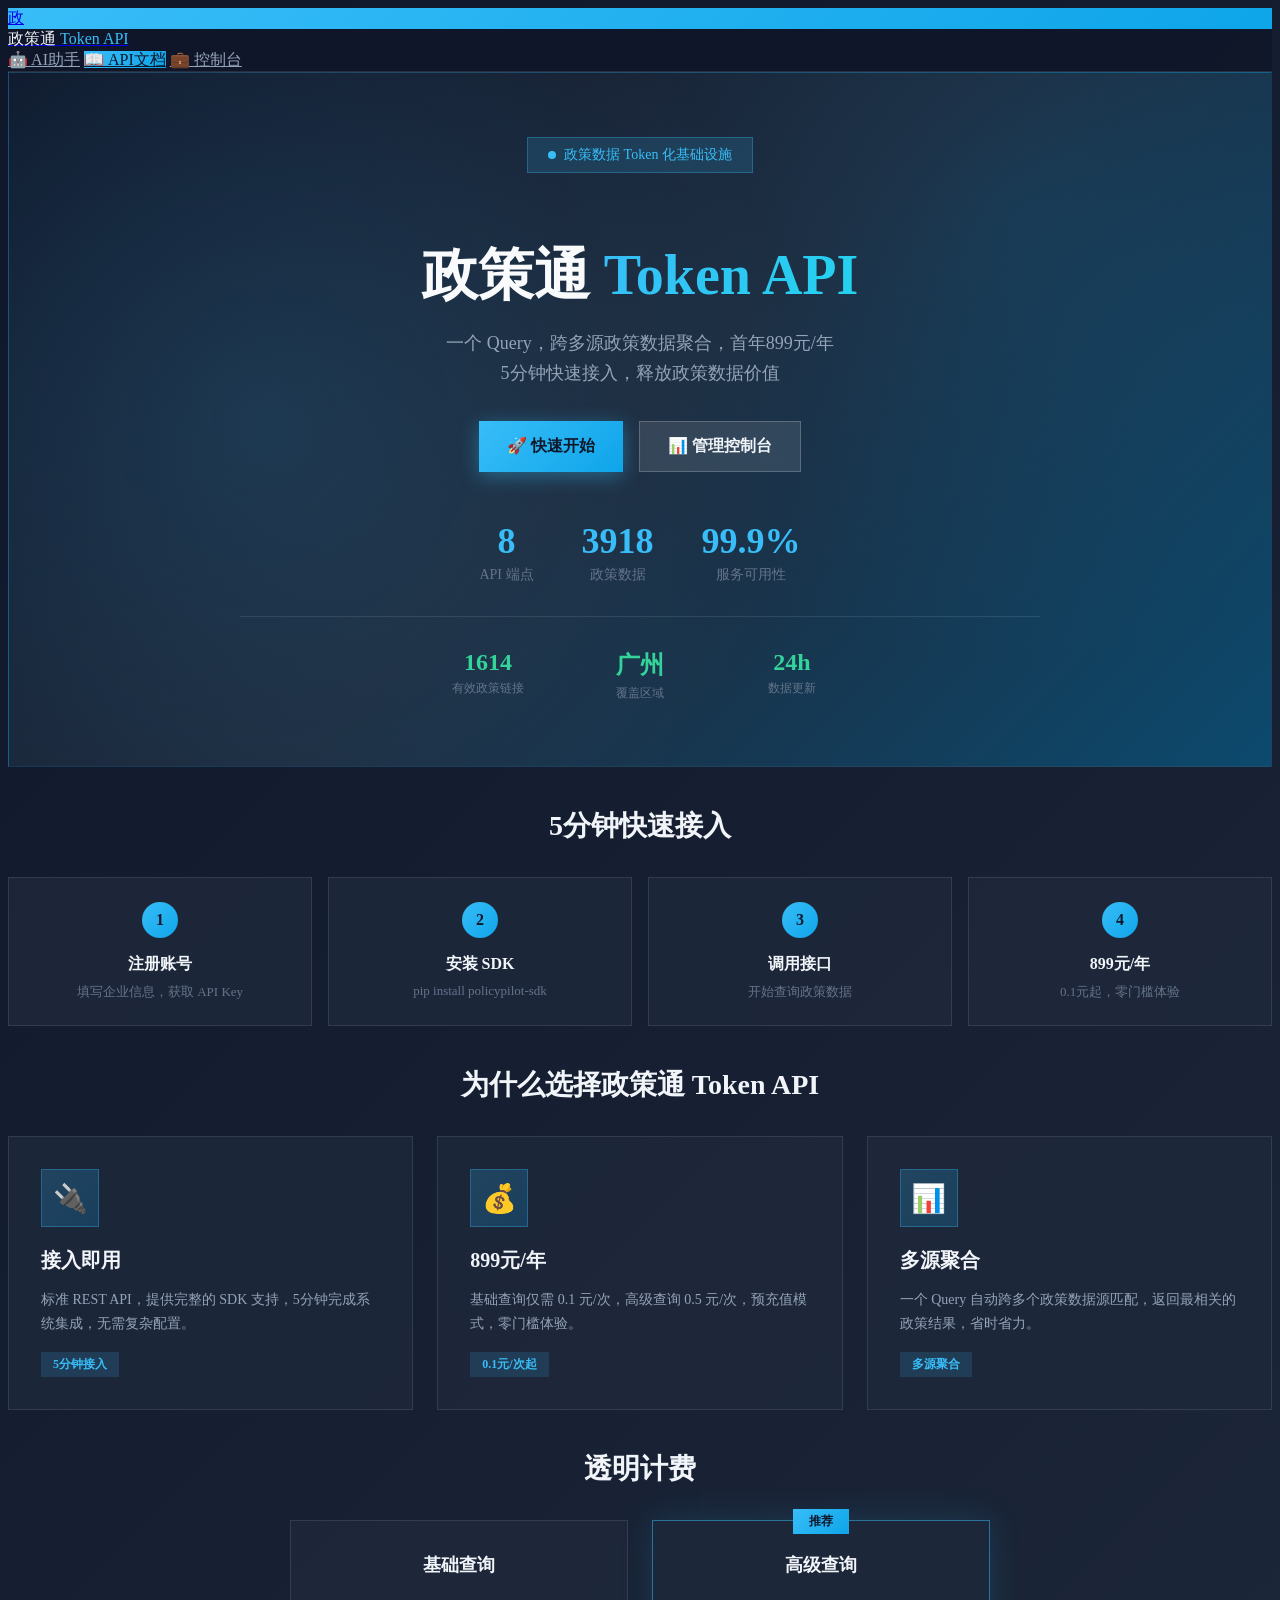
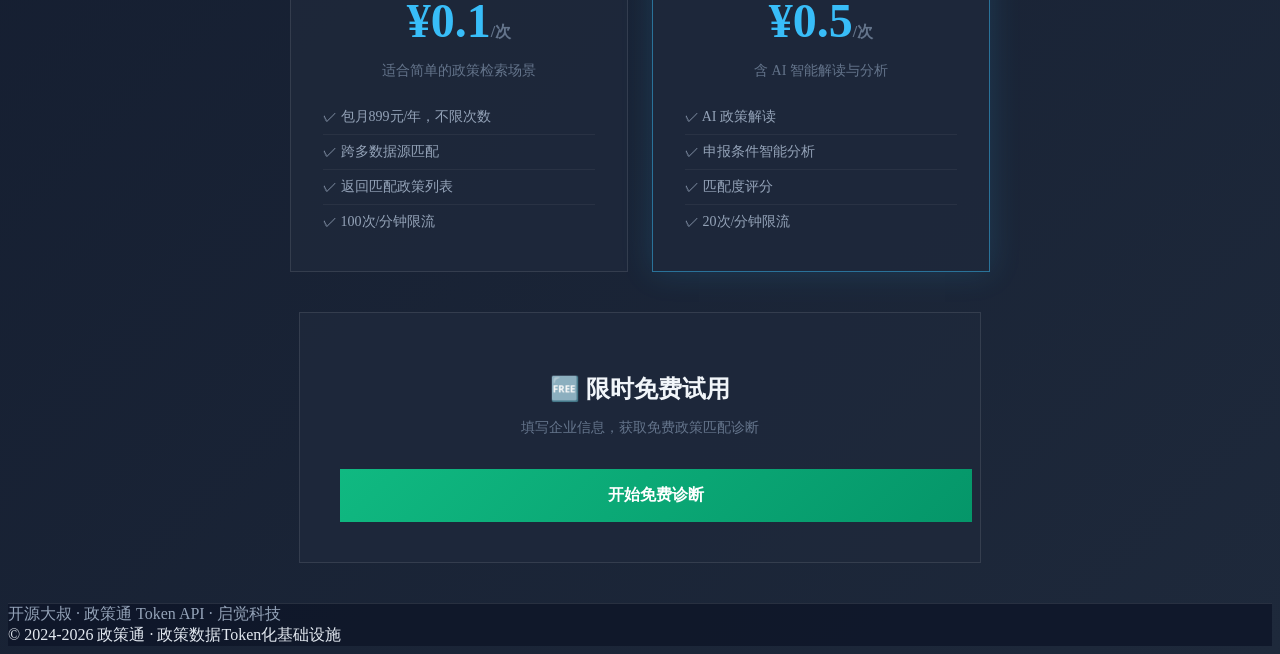
==== commit 9efcb3fc: "fix: 按查询计费→包月899元/年" ====
--- a/frontend/index.html
+++ b/frontend/index.html
@@ -3,7 +3,7 @@
 <head>
     <meta charset="UTF-8">
     <meta name="viewport" content="width=device-width, initial-scale=1.0">
-    <meta name="description" content="政策通 Token API - 政策数据Token化基础设施，一个Query跨多源政策数据聚合，按查询计费">
+    <meta name="description" content="政策通 Token API - 政策数据Token化基础设施，一个Query跨多源政策数据聚合，首年899元/年">
     <title>政策通 Token API - 政策数据Token化基础设施</title>
     <link rel="stylesheet" href="/static/css/style.css">
     <style>
@@ -358,7 +358,7 @@
                         </div>
                         <h1 class="hero-title">政策通 <span class="highlight">Token API</span></h1>
                         <p class="hero-subtitle">
-                            一个 Query，跨多源政策数据聚合，按查询计费<br>
+                            一个 Query，跨多源政策数据聚合，首年899元/年<br>
                             5分钟快速接入，释放政策数据价值
                         </p>
                         <div class="hero-actions">
@@ -418,7 +418,7 @@
                         </div>
                         <div class="quick-step">
                             <div class="quick-step-num">4</div>
-                            <div class="quick-step-title">按量计费</div>
+                            <div class="quick-step-title">899元/年</div>
                             <div class="quick-step-desc">0.1元起，零门槛体验</div>
                         </div>
                     </div>
@@ -435,7 +435,7 @@
                         </div>
                         <div class="feature-card" onclick="location.href='/api-docs#pricing'">
                             <div class="feature-icon">💰</div>
-                            <h3>按量计费</h3>
+                            <h3>899元/年</h3>
                             <p>基础查询仅需 0.1 元/次，高级查询 0.5 元/次，预充值模式，零门槛体验。</p>
                             <span class="feature-tag">0.1元/次起</span>
                         </div>
@@ -454,7 +454,7 @@
                             <div class="pricing-name">基础查询</div>
                             <div class="pricing-price">¥0.1<span>/次</span></div>
                             <p class="pricing-desc">适合简单的政策检索场景</p>
-                            <div class="pricing-feature">✓ 按次计费，无月费</div>
+                            <div class="pricing-feature">✓ 包月899元/年，不限次数</div>
                             <div class="pricing-feature">✓ 跨多数据源匹配</div>
                             <div class="pricing-feature">✓ 返回匹配政策列表</div>
                             <div class="pricing-feature">✓ 100次/分钟限流</div>
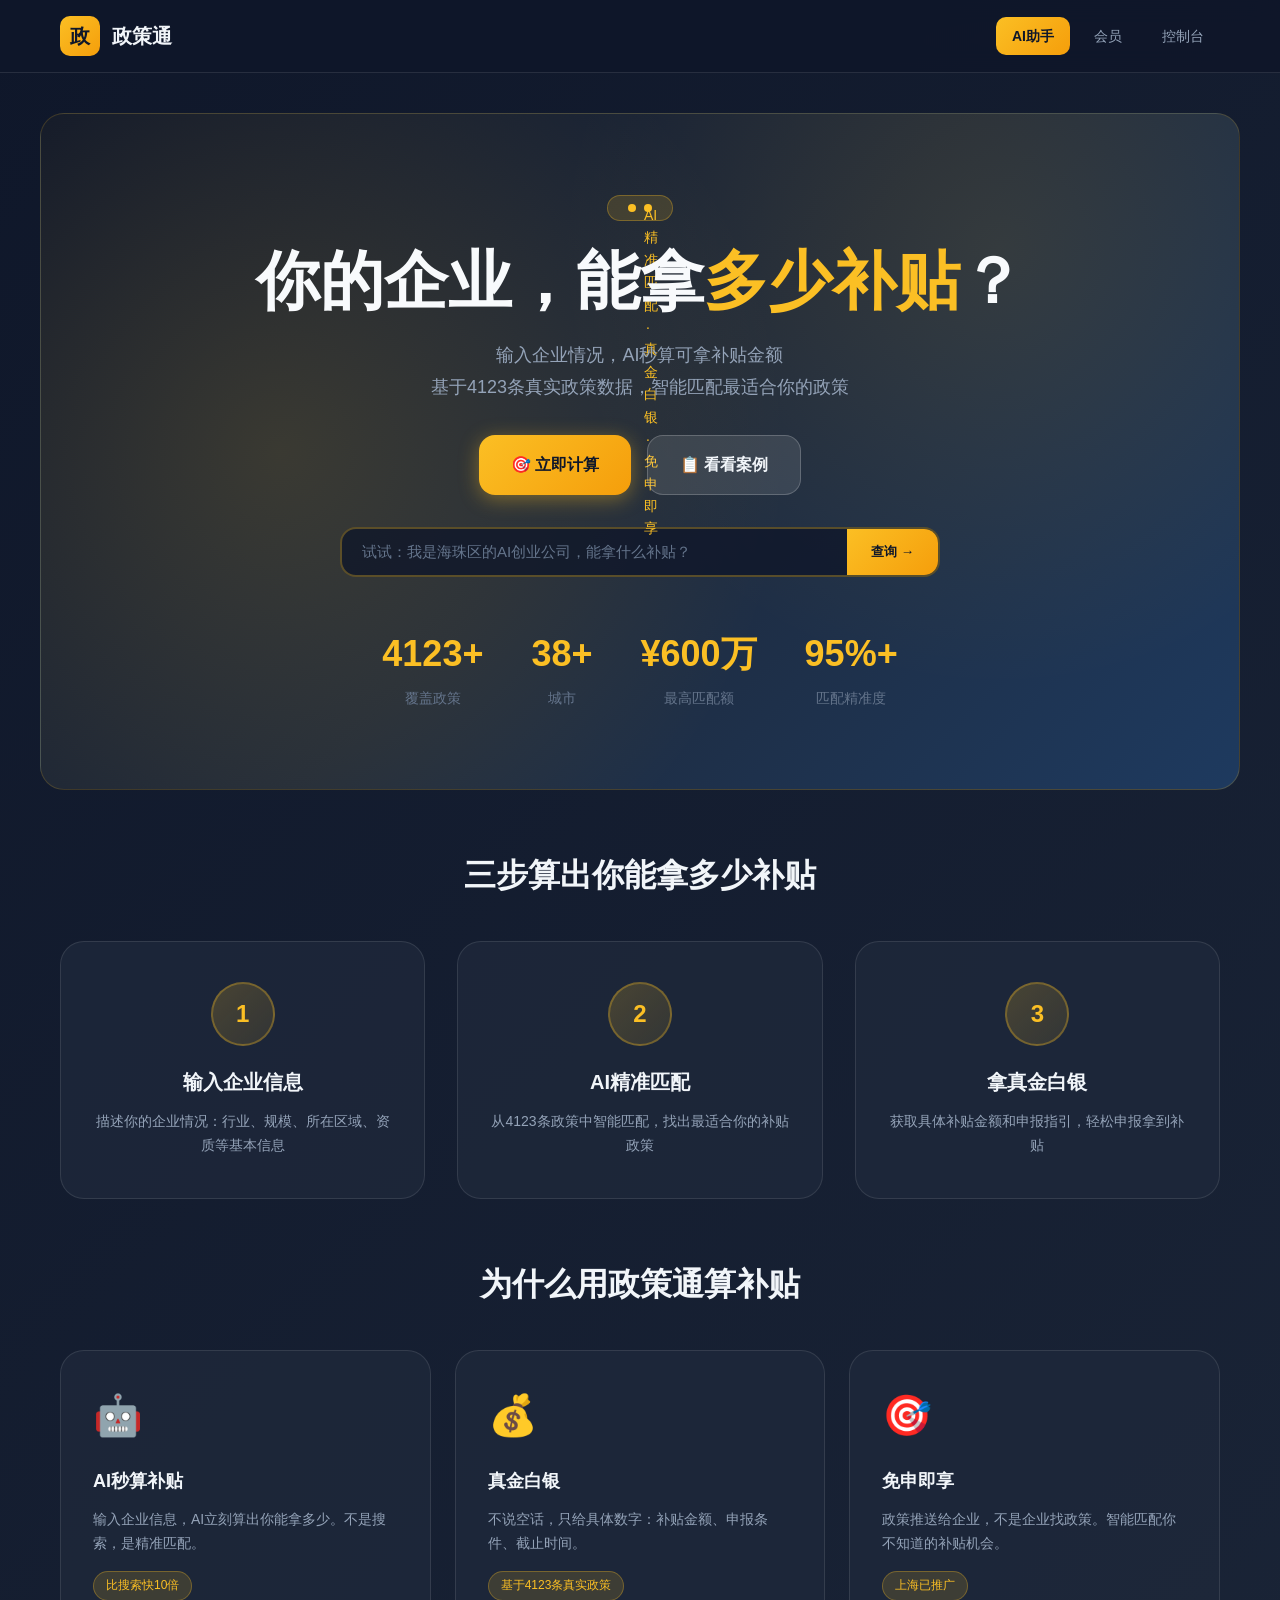
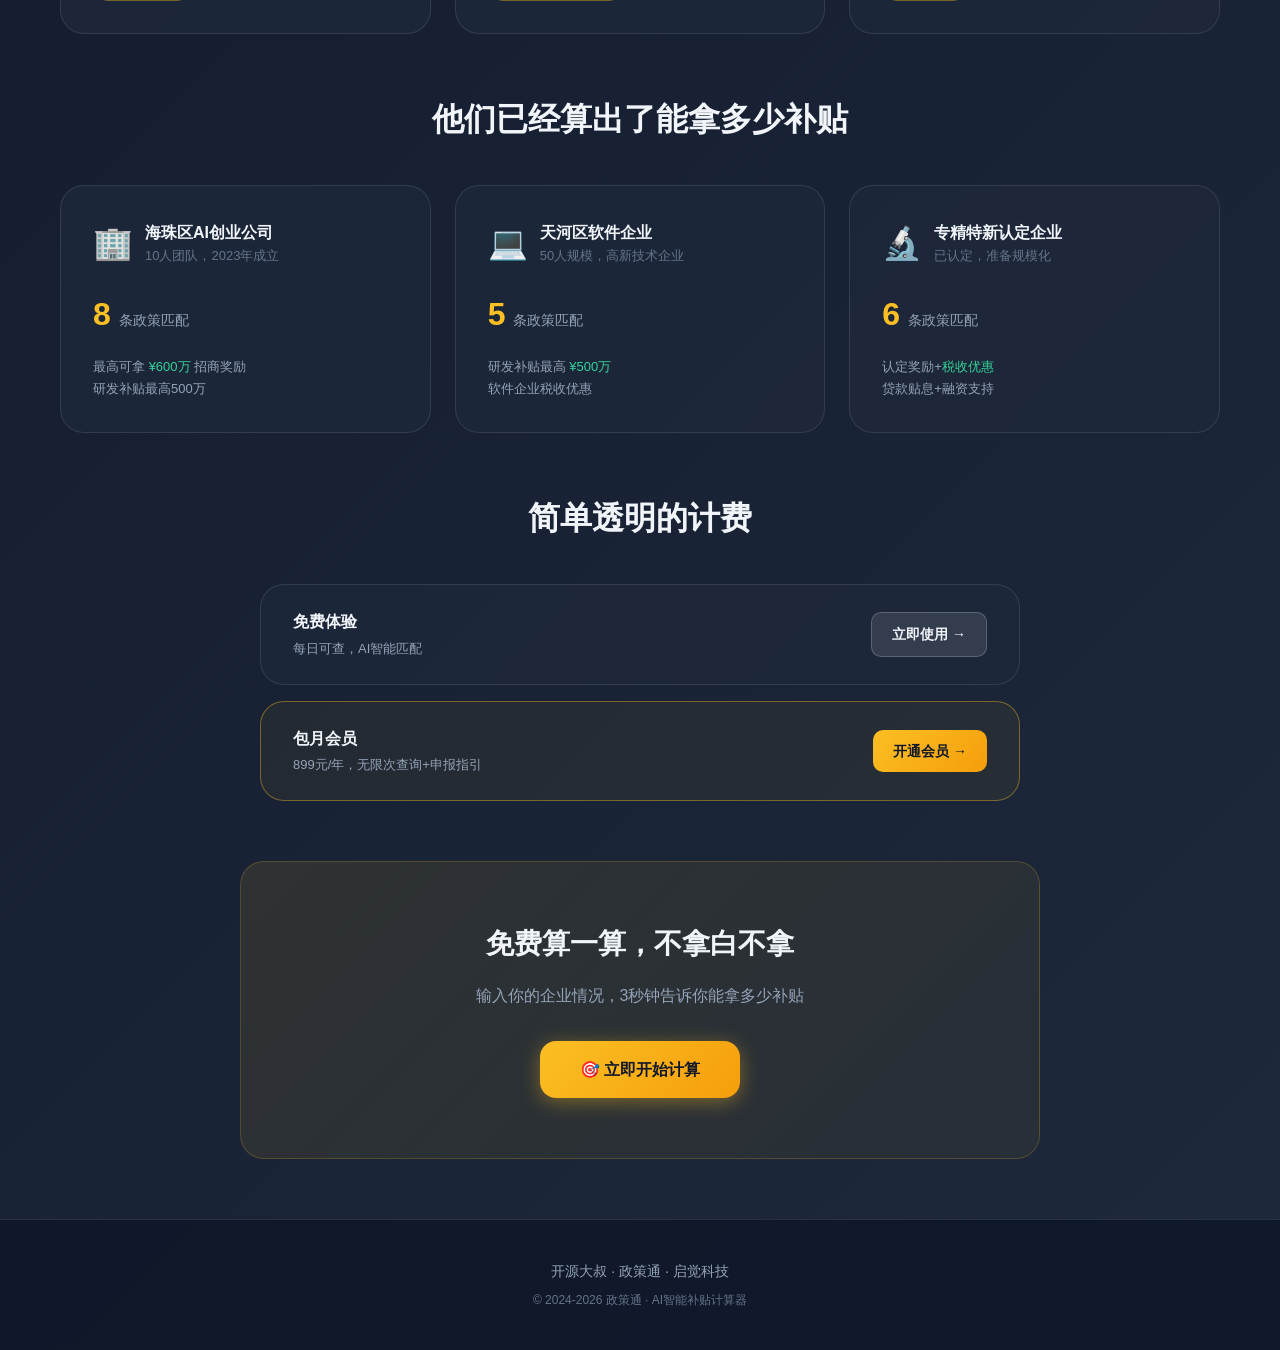
==== commit 58a744c1: "feat: 重构前端从Token API转向智能补贴计算器 - index.html: 首页大改，Hero区域强调'你的企业能拿多少补贴' - ai-chat.html: AI对话页重构为'AI补贴计" ====
--- a/frontend/index.html
+++ b/frontend/index.html
@@ -3,497 +3,450 @@
 <head>
     <meta charset="UTF-8">
     <meta name="viewport" content="width=device-width, initial-scale=1.0">
-    <meta name="description" content="政策通 Token API - 政策数据Token化基础设施，一个Query跨多源政策数据聚合，首年899元/年">
-    <title>政策通 Token API - 政策数据Token化基础设施</title>
-    <link rel="stylesheet" href="/static/css/style.css">
+    <meta name="description" content="政策通 - AI智能补贴计算器，输入企业情况秒算可拿补贴金额，基于4123条真实政策数据">
+    <title>政策通 - 你的企业能拿多少补贴？</title>
     <style>
+        :root {
+            --primary: #38bdf8;
+            --primary-dark: #0ea5e9;
+            --gold: #fbbf24;
+            --gold-dark: #f59e0b;
+            --success: #34d399;
+            --gray-50: #f8fafc;
+            --gray-100: #f1f5f9;
+            --gray-200: #e2e8f0;
+            --gray-400: #94a3b8;
+            --gray-500: #64748b;
+            --gray-700: #475569;
+            --gray-900: #0f172a;
+            --error: #f87171;
+            --radius-sm: 6px;
+            --radius-md: 10px;
+            --radius-lg: 16px;
+            --radius-xl: 24px;
+            --radius-full: 9999px;
+            --shadow: 0 4px 6px -1px rgba(0,0,0,0.1), 0 2px 4px -1px rgba(0,0,0,0.06);
+            --shadow-lg: 0 10px 15px -3px rgba(0,0,0,0.1), 0 4px 6px -2px rgba(0,0,0,0.05);
+            --shadow-xl: 0 20px 25px -5px rgba(0,0,0,0.1), 0 10px 10px -5px rgba(0,0,0,0.04);
+        }
+        * { margin: 0; padding: 0; box-sizing: border-box; }
         body {
+            font-family: -apple-system, BlinkMacSystemFont, "Segoe UI", Roboto, "Helvetica Neue", Arial, sans-serif;
             background: linear-gradient(135deg, #0f172a 0%, #1e293b 100%);
             color: #e2e8f0;
-        }
+            min-height: 100vh;
+            line-height: 1.6;
+        }
+        .container { max-width: 1200px; margin: 0 auto; padding: 0 20px; }
+        
+        /* Header */
         .header {
             background: rgba(15, 23, 42, 0.95);
             border-bottom: 1px solid rgba(255,255,255,0.1);
-        }
-        .logo-text { color: #f1f5f9; }
-        .logo-text span { color: #38bdf8; }
+            position: sticky;
+            top: 0;
+            z-index: 100;
+            backdrop-filter: blur(12px);
+        }
+        .header-content {
+            display: flex;
+            align-items: center;
+            justify-content: space-between;
+            padding: 16px 20px;
+            max-width: 1200px;
+            margin: 0 auto;
+        }
+        .logo { display: flex; align-items: center; gap: 12px; text-decoration: none; }
         .logo-icon {
-            background: linear-gradient(135deg, #38bdf8 0%, #0ea5e9 100%);
-        }
-        .nav-link { color: #94a3b8; }
+            width: 40px; height: 40px;
+            background: linear-gradient(135deg, var(--gold) 0%, var(--gold-dark) 100%);
+            border-radius: var(--radius-md);
+            display: flex; align-items: center; justify-content: center;
+            font-size: 20px; font-weight: 700; color: #0f172a;
+        }
+        .logo-text { font-size: 20px; font-weight: 700; color: #f1f5f9; }
+        .nav { display: flex; align-items: center; gap: 8px; }
+        .nav-link {
+            padding: 8px 16px;
+            border-radius: var(--radius-md);
+            color: #94a3b8;
+            text-decoration: none;
+            font-size: 14px;
+            font-weight: 500;
+            transition: all 0.2s;
+        }
         .nav-link:hover { background: rgba(255,255,255,0.1); color: #f1f5f9; }
         .nav-link-primary {
-            background: linear-gradient(135deg, #38bdf8 0%, #0ea5e9 100%) !important;
+            background: linear-gradient(135deg, var(--gold) 0%, var(--gold-dark) 100%);
             color: #0f172a !important;
-        }
-        .footer {
-            background: rgba(15, 23, 42, 0.9);
-            border-top: 1px solid rgba(255,255,255,0.1);
-        }
-        .footer-brand { color: #94a3b8; }
+            font-weight: 600;
+        }
+        .nav-link-primary:hover { box-shadow: 0 4px 12px rgba(251, 191, 36, 0.4); }
+        
+        /* Hero Section */
         .hero-section {
-            background: linear-gradient(135deg, #0f172a 0%, #1e293b 50%, #0c4a6e 100%);
+            background: linear-gradient(135deg, #0f172a 0%, #1e293b 50%, #1e3a5f 100%);
             border-radius: var(--radius-xl);
-            padding: 64px 40px;
-            margin-bottom: 40px;
+            padding: 80px 40px;
+            margin: 40px auto;
             position: relative;
             overflow: hidden;
-            border: 1px solid rgba(56, 189, 248, 0.2);
+            border: 1px solid rgba(251, 191, 36, 0.2);
+            max-width: 1200px;
         }
         .hero-section::before {
             content: '';
             position: absolute;
             top: 0; left: 0; right: 0; bottom: 0;
             background: 
-                radial-gradient(circle at 20% 50%, rgba(56, 189, 248, 0.15) 0%, transparent 50%),
-                radial-gradient(circle at 80% 20%, rgba(14, 165, 233, 0.1) 0%, transparent 40%);
+                radial-gradient(circle at 20% 50%, rgba(251, 191, 36, 0.15) 0%, transparent 50%),
+                radial-gradient(circle at 80% 20%, rgba(251, 191, 36, 0.1) 0%, transparent 40%);
             pointer-events: none;
         }
-        .hero-content {
-            position: relative;
-            z-index: 1;
-            text-align: center;
-            max-width: 800px;
-            margin: 0 auto;
-        }
+        .hero-content { position: relative; z-index: 1; text-align: center; max-width: 900px; margin: 0 auto; }
         .hero-badge {
-            display: inline-flex;
-            align-items: center;
-            gap: 8px;
-            background: rgba(56, 189, 248, 0.15);
-            border: 1px solid rgba(56, 189, 248, 0.3);
-            color: #38bdf8;
+            display: inline-flex; align-items: center; gap: 8px;
+            background: rgba(251, 191, 36, 0.15);
+            border: 1px solid rgba(251, 191, 36, 0.3);
+            color: var(--gold);
             padding: 8px 20px;
             border-radius: var(--radius-full);
-            font-size: 14px;
-            font-weight: 500;
+            font-size: 14px; font-weight: 500;
             margin-bottom: 24px;
         }
-        .hero-badge .pulse {
-            width: 8px; height: 8px;
-            background: #38bdf8;
-            border-radius: 50%;
-            animation: pulse 2s infinite;
-        }
-        @keyframes pulse {
-            0%, 100% { opacity: 1; transform: scale(1); }
-            50% { opacity: 0.5; transform: scale(1.2); }
-        }
-        .hero-title {
-            font-size: clamp(32px, 6vw, 56px);
-            font-weight: 800;
-            color: #f8fafc;
-            line-height: 1.15;
-            margin-bottom: 20px;
-        }
-        .hero-title .highlight {
-            background: linear-gradient(135deg, #38bdf8 0%, #22d3ee 100%);
-            -webkit-background-clip: text;
-            -webkit-text-fill-color: transparent;
-            background-clip: text;
-        }
-        .hero-subtitle {
-            font-size: 18px;
-            color: #94a3b8;
-            max-width: 600px;
-            margin: 0 auto 32px;
-            line-height: 1.7;
-        }
-        .hero-actions {
-            display: flex;
-            justify-content: center;
-            gap: 16px;
-            flex-wrap: wrap;
-        }
-        .hero-btn {
-            display: inline-flex;
-            align-items: center;
-            gap: 10px;
-            padding: 14px 28px;
-            border-radius: var(--radius-lg);
-            font-size: 16px;
-            font-weight: 600;
-            text-decoration: none;
-            transition: all 0.3s ease;
-        }
-        .hero-btn-primary {
-            background: linear-gradient(135deg, #38bdf8 0%, #0ea5e9 100%);
-            color: #0f172a;
-            box-shadow: 0 4px 20px rgba(56, 189, 248, 0.4);
-        }
-        .hero-btn-primary:hover {
-            transform: translateY(-2px);
-            box-shadow: 0 8px 30px rgba(56, 189, 248, 0.5);
-        }
-        .hero-btn-secondary {
-            background: rgba(255,255,255,0.1);
-            border: 1px solid rgba(255,255,255,0.2);
-            color: #f1f5f9;
-        }
-        .hero-btn-secondary:hover {
-            background: rgba(255,255,255,0.15);
-            border-color: rgba(255,255,255,0.3);
-        }
-        .hero-stats {
-            display: flex;
-            justify-content: center;
-            gap: 48px;
-            margin-top: 48px;
-            flex-wrap: wrap;
-        }
+        .hero-badge span { display: inline-block; width: 8px; height: 8px; background: var(--gold); border-radius: 50%; animation: pulse 2s infinite; }
+        @keyframes pulse { 0%, 100% { opacity: 1; transform: scale(1); } 50% { opacity: 0.5; transform: scale(1.2); } }
+        .hero-title { font-size: clamp(36px, 7vw, 64px); font-weight: 800; color: #f8fafc; line-height: 1.15; margin-bottom: 20px; }
+        .hero-title .gold { color: var(--gold); }
+        .hero-subtitle { font-size: 18px; color: #94a3b8; max-width: 650px; margin: 0 auto 32px; line-height: 1.8; }
+        .hero-actions { display: flex; justify-content: center; gap: 16px; flex-wrap: wrap; margin-bottom: 32px; }
+        .hero-btn { display: inline-flex; align-items: center; gap: 10px; padding: 16px 32px; border-radius: var(--radius-lg); font-size: 16px; font-weight: 600; text-decoration: none; transition: all 0.3s ease; }
+        .hero-btn-primary { background: linear-gradient(135deg, var(--gold) 0%, var(--gold-dark) 100%); color: #0f172a; box-shadow: 0 4px 20px rgba(251, 191, 36, 0.4); }
+        .hero-btn-primary:hover { transform: translateY(-2px); box-shadow: 0 8px 30px rgba(251, 191, 36, 0.5); }
+        .hero-btn-secondary { background: rgba(255,255,255,0.1); border: 1px solid rgba(255,255,255,0.2); color: #f1f5f9; }
+        .hero-btn-secondary:hover { background: rgba(255,255,255,0.15); border-color: rgba(255,255,255,0.3); }
+        
+        /* Hero Search Box */
+        .hero-search { max-width: 600px; margin: 0 auto; }
+        .hero-search-box { display: flex; background: rgba(15, 23, 42, 0.8); border: 2px solid rgba(251, 191, 36, 0.3); border-radius: var(--radius-lg); overflow: hidden; transition: all 0.3s; }
+        .hero-search-box:focus-within { border-color: var(--gold); box-shadow: 0 0 0 4px rgba(251, 191, 36, 0.2); }
+        .hero-search-box input { flex: 1; padding: 14px 20px; background: transparent; border: none; color: #f1f5f9; font-size: 15px; outline: none; }
+        .hero-search-box input::placeholder { color: #64748b; }
+        .hero-search-box button { padding: 14px 24px; background: linear-gradient(135deg, var(--gold) 0%, var(--gold-dark) 100%); border: none; color: #0f172a; font-weight: 600; cursor: pointer; transition: all 0.2s; }
+        .hero-search-box button:hover { background: linear-gradient(135deg, var(--gold-dark) 0%, var(--gold) 100%); }
+        
+        /* Stats */
+        .hero-stats { display: flex; justify-content: center; gap: 48px; margin-top: 48px; flex-wrap: wrap; }
         .hero-stat { text-align: center; }
-        .hero-stat-value { font-size: 36px; font-weight: 800; color: #38bdf8; }
+        .hero-stat-value { font-size: 36px; font-weight: 800; color: var(--gold); }
         .hero-stat-label { font-size: 14px; color: #64748b; margin-top: 4px; }
         
-        /* 数据覆盖展示 */
-        .data-coverage {
-            display: flex;
-            justify-content: center;
-            gap: 32px;
-            margin-top: 32px;
-            padding-top: 32px;
-            border-top: 1px solid rgba(255,255,255,0.1);
-            flex-wrap: wrap;
-        }
-        .data-item {
-            text-align: center;
-            min-width: 120px;
-        }
-        .data-value {
-            font-size: 24px;
-            font-weight: 700;
-            color: #34d399;
-        }
-        .data-label {
-            font-size: 12px;
-            color: #64748b;
-            margin-top: 4px;
-        }
-        
-        .features-section { margin-bottom: 40px; }
-        .features-title {
-            text-align: center;
-            font-size: 28px;
-            font-weight: 700;
-            color: #f1f5f9;
-            margin-bottom: 32px;
-        }
+        /* Process Section */
+        .process-section { max-width: 1200px; margin: 60px auto; padding: 0 20px; }
+        .section-title { text-align: center; font-size: 32px; font-weight: 700; color: #f1f5f9; margin-bottom: 40px; }
+        .process-grid { display: grid; grid-template-columns: repeat(3, 1fr); gap: 32px; }
+        .process-card { background: rgba(30, 41, 59, 0.8); border: 1px solid rgba(255,255,255,0.1); border-radius: var(--radius-xl); padding: 40px 32px; text-align: center; transition: all 0.3s; }
+        .process-card:hover { transform: translateY(-4px); border-color: rgba(251, 191, 36, 0.4); box-shadow: 0 12px 40px rgba(0,0,0,0.3); }
+        .process-num { width: 64px; height: 64px; margin: 0 auto 20px; background: linear-gradient(135deg, rgba(251, 191, 36, 0.2) 0%, rgba(251, 191, 36, 0.1) 100%); border: 2px solid rgba(251, 191, 36, 0.3); border-radius: 50%; display: flex; align-items: center; justify-content: center; font-size: 24px; font-weight: 700; color: var(--gold); }
+        .process-title { font-size: 20px; font-weight: 600; color: #f1f5f9; margin-bottom: 12px; }
+        .process-desc { font-size: 14px; color: #94a3b8; line-height: 1.7; }
+        
+        /* Features Section */
+        .features-section { max-width: 1200px; margin: 60px auto; padding: 0 20px; }
         .features-grid { display: grid; grid-template-columns: repeat(3, 1fr); gap: 24px; }
-        .feature-card {
-            background: rgba(30, 41, 59, 0.8);
-            border: 1px solid rgba(255,255,255,0.1);
-            border-radius: var(--radius-xl);
-            padding: 32px;
-            transition: all 0.3s ease;
-            cursor: pointer;
-        }
-        .feature-card:hover {
-            transform: translateY(-4px);
-            border-color: rgba(56, 189, 248, 0.4);
-            box-shadow: 0 12px 40px rgba(0,0,0,0.3), 0 0 40px rgba(56, 189, 248, 0.1);
-        }
-        .feature-icon {
-            width: 56px; height: 56px;
-            background: linear-gradient(135deg, rgba(56, 189, 248, 0.2) 0%, rgba(14, 165, 233, 0.2) 100%);
-            border: 1px solid rgba(56, 189, 248, 0.3);
-            border-radius: var(--radius-lg);
-            display: flex;
-            align-items: center;
-            justify-content: center;
-            font-size: 28px;
-            margin-bottom: 20px;
-        }
-        .feature-card h3 { font-size: 20px; font-weight: 700; color: #f1f5f9; margin-bottom: 12px; }
-        .feature-card p { font-size: 14px; color: #94a3b8; line-height: 1.7; margin-bottom: 16px; }
-        .feature-tag {
-            display: inline-block;
-            background: rgba(56, 189, 248, 0.15);
-            color: #38bdf8;
-            font-size: 12px;
-            font-weight: 600;
-            padding: 4px 12px;
-            border-radius: var(--radius-full);
-        }
-        .pricing-section { margin-bottom: 40px; }
-        .pricing-grid { display: grid; grid-template-columns: repeat(2, 1fr); gap: 24px; max-width: 700px; margin: 0 auto; }
-        .pricing-card {
-            background: rgba(30, 41, 59, 0.8);
-            border: 1px solid rgba(255,255,255,0.1);
-            border-radius: var(--radius-xl);
-            padding: 32px;
-            text-align: center;
-            position: relative;
-        }
-        .pricing-card.popular {
-            border-color: rgba(56, 189, 248, 0.5);
-            box-shadow: 0 0 30px rgba(56, 189, 248, 0.15);
-        }
-        .pricing-card.popular::before {
-            content: '推荐';
-            position: absolute;
-            top: -12px;
-            left: 50%;
-            transform: translateX(-50%);
-            background: linear-gradient(135deg, #38bdf8 0%, #0ea5e9 100%);
-            color: #0f172a;
-            font-size: 12px;
-            font-weight: 700;
-            padding: 4px 16px;
-            border-radius: var(--radius-full);
-        }
-        .pricing-name { font-size: 18px; font-weight: 700; color: #f1f5f9; margin-bottom: 16px; }
-        .pricing-price { font-size: 48px; font-weight: 800; color: #38bdf8; margin-bottom: 8px; }
-        .pricing-price span { font-size: 16px; color: #64748b; }
-        .pricing-desc { font-size: 14px; color: #64748b; margin-bottom: 20px; }
-        .pricing-feature { text-align: left; font-size: 14px; color: #94a3b8; padding: 8px 0; border-bottom: 1px solid rgba(255,255,255,0.05); }
-        .pricing-feature:last-child { border-bottom: none; }
-        .trial-section {
-            background: rgba(30, 41, 59, 0.8);
-            border: 1px solid rgba(255,255,255,0.1);
-            border-radius: var(--radius-xl);
-            padding: 40px;
-            max-width: 600px;
-            margin: 0 auto 40px;
-        }
-        .trial-title { text-align: center; font-size: 24px; font-weight: 700; color: #f1f5f9; margin-bottom: 8px; }
-        .trial-subtitle { text-align: center; font-size: 14px; color: #64748b; margin-bottom: 32px; }
-        .trial-btn {
-            display: block;
-            width: 100%;
-            padding: 16px;
-            background: linear-gradient(135deg, #10b981 0%, #059669 100%);
-            color: white;
-            border: none;
-            border-radius: var(--radius-lg);
-            font-size: 16px;
-            font-weight: 600;
-            cursor: pointer;
-            transition: all 0.3s ease;
-            text-decoration: none;
-            text-align: center;
-        }
-        .trial-btn:hover {
-            transform: translateY(-2px);
-            box-shadow: 0 8px 25px rgba(16, 185, 129, 0.4);
-        }
-        
-        /* 快速接入步骤 */
-        .quick-start-section {
-            margin-bottom: 40px;
-        }
-        .quick-start-grid {
-            display: grid;
-            grid-template-columns: repeat(4, 1fr);
-            gap: 16px;
-        }
-        .quick-step {
-            background: rgba(30, 41, 59, 0.8);
-            border: 1px solid rgba(255,255,255,0.1);
-            border-radius: var(--radius-lg);
-            padding: 24px;
-            text-align: center;
-        }
-        .quick-step-num {
-            width: 36px;
-            height: 36px;
-            background: linear-gradient(135deg, #38bdf8 0%, #0ea5e9 100%);
-            color: #0f172a;
-            border-radius: 50%;
-            display: flex;
-            align-items: center;
-            justify-content: center;
-            font-weight: 700;
-            font-size: 16px;
-            margin: 0 auto 16px;
-        }
-        .quick-step-title {
-            font-size: 16px;
-            font-weight: 600;
-            color: #f1f5f9;
-            margin-bottom: 8px;
-        }
-        .quick-step-desc {
-            font-size: 13px;
-            color: #64748b;
-        }
-        
+        .feature-card { background: rgba(30, 41, 59, 0.8); border: 1px solid rgba(255,255,255,0.1); border-radius: var(--radius-xl); padding: 32px; transition: all 0.3s; cursor: pointer; }
+        .feature-card:hover { transform: translateY(-4px); border-color: rgba(251, 191, 36, 0.4); box-shadow: 0 12px 40px rgba(0,0,0,0.3), 0 0 40px rgba(251, 191, 36, 0.1); }
+        .feature-icon { font-size: 40px; margin-bottom: 20px; }
+        .feature-title { font-size: 18px; font-weight: 600; color: #f1f5f9; margin-bottom: 12px; }
+        .feature-desc { font-size: 14px; color: #94a3b8; line-height: 1.7; margin-bottom: 16px; }
+        .feature-tag { display: inline-block; background: rgba(251, 191, 36, 0.15); border: 1px solid rgba(251, 191, 36, 0.3); color: var(--gold); padding: 4px 12px; border-radius: var(--radius-full); font-size: 12px; font-weight: 500; }
+        
+        /* Case Study Section */
+        .cases-section { max-width: 1200px; margin: 60px auto; padding: 0 20px; }
+        .case-grid { display: grid; grid-template-columns: repeat(3, 1fr); gap: 24px; }
+        .case-card { background: rgba(30, 41, 59, 0.8); border: 1px solid rgba(255,255,255,0.1); border-radius: var(--radius-xl); padding: 32px; transition: all 0.3s; }
+        .case-card:hover { border-color: rgba(52, 211, 153, 0.4); transform: translateY(-4px); }
+        .case-header { display: flex; align-items: center; gap: 12px; margin-bottom: 20px; }
+        .case-icon { font-size: 32px; }
+        .case-title { font-size: 16px; font-weight: 600; color: #f1f5f9; }
+        .case-subtitle { font-size: 13px; color: #64748b; }
+        .case-stat { display: flex; align-items: baseline; gap: 8px; margin-bottom: 16px; }
+        .case-stat-num { font-size: 32px; font-weight: 800; color: var(--gold); }
+        .case-stat-label { font-size: 14px; color: #94a3b8; }
+        .case-policies { font-size: 13px; color: #94a3b8; line-height: 1.7; }
+        .case-highlight { color: var(--success); font-weight: 500; }
+        
+        /* Pricing Section */
+        .pricing-section { max-width: 800px; margin: 60px auto; padding: 0 20px; text-align: center; }
+        .pricing-grid { display: flex; flex-direction: column; gap: 16px; }
+        .pricing-card { background: rgba(30, 41, 59, 0.8); border: 1px solid rgba(255,255,255,0.1); border-radius: var(--radius-xl); padding: 24px 32px; display: flex; align-items: center; justify-content: space-between; }
+        .pricing-card.popular { border-color: rgba(251, 191, 36, 0.4); background: rgba(251, 191, 36, 0.05); }
+        .pricing-info { text-align: left; }
+        .pricing-name { font-size: 16px; font-weight: 600; color: #f1f5f9; margin-bottom: 4px; }
+        .pricing-desc { font-size: 13px; color: #94a3b8; }
+        .pricing-action a { display: inline-flex; align-items: center; gap: 6px; padding: 10px 20px; border-radius: var(--radius-md); font-size: 14px; font-weight: 600; text-decoration: none; transition: all 0.2s; }
+        .pricing-action a.secondary { background: rgba(255,255,255,0.1); border: 1px solid rgba(255,255,255,0.2); color: #f1f5f9; }
+        .pricing-action a.secondary:hover { background: rgba(255,255,255,0.15); }
+        .pricing-action a.primary { background: linear-gradient(135deg, var(--gold) 0%, var(--gold-dark) 100%); color: #0f172a; }
+        .pricing-action a.primary:hover { box-shadow: 0 4px 12px rgba(251, 191, 36, 0.4); }
+        
+        /* CTA Section */
+        .cta-section { max-width: 800px; margin: 60px auto; padding: 60px 40px; background: linear-gradient(135deg, rgba(251, 191, 36, 0.1) 0%, rgba(251, 191, 36, 0.05) 100%); border: 1px solid rgba(251, 191, 36, 0.2); border-radius: var(--radius-xl); text-align: center; }
+        .cta-title { font-size: 28px; font-weight: 700; color: #f1f5f9; margin-bottom: 16px; }
+        .cta-subtitle { font-size: 16px; color: #94a3b8; margin-bottom: 32px; }
+        .cta-btn { display: inline-flex; align-items: center; gap: 10px; padding: 16px 40px; background: linear-gradient(135deg, var(--gold) 0%, var(--gold-dark) 100%); color: #0f172a; border-radius: var(--radius-lg); font-size: 16px; font-weight: 600; text-decoration: none; transition: all 0.3s; box-shadow: 0 4px 20px rgba(251, 191, 36, 0.4); }
+        .cta-btn:hover { transform: translateY(-2px); box-shadow: 0 8px 30px rgba(251, 191, 36, 0.5); }
+        
+        /* Footer */
+        .footer { background: rgba(15, 23, 42, 0.9); border-top: 1px solid rgba(255,255,255,0.1); padding: 40px 20px; margin-top: 60px; }
+        .footer-content { max-width: 1200px; margin: 0 auto; text-align: center; }
+        .footer-brand { font-size: 14px; color: #94a3b8; margin-bottom: 8px; }
+        .footer-text { font-size: 12px; color: #64748b; }
+        
+        /* Mobile Responsive */
         @media (max-width: 768px) {
-            .hero-section { padding: 40px 20px; }
-            .hero-title { font-size: 28px; }
+            .header-content { flex-direction: column; gap: 16px; }
+            .nav { flex-wrap: wrap; justify-content: center; }
+            .hero-section { padding: 48px 24px; margin: 20px; }
             .hero-stats { gap: 24px; }
             .hero-stat-value { font-size: 28px; }
-            .features-grid { grid-template-columns: 1fr; }
-            .pricing-grid { grid-template-columns: 1fr; }
-            .hero-actions { flex-direction: column; }
-            .hero-btn { width: 100%; justify-content: center; }
-            .quick-start-grid { grid-template-columns: repeat(2, 1fr); }
-            .data-coverage { gap: 20px; }
+            .process-grid, .features-grid, .case-grid { grid-template-columns: 1fr; }
+            .pricing-card { flex-direction: column; gap: 16px; text-align: center; }
+            .pricing-info { text-align: center; }
+            .cta-section { padding: 40px 24px; }
+            .cta-title { font-size: 24px; }
         }
     </style>
 </head>
 <body>
-    <div class="page">
-        <header class="header">
-            <div class="container">
-                <div class="header-content">
-                    <a href="/" class="logo">
-                        <div class="logo-icon">政</div>
-                        <div class="logo-text">政策通 <span>Token API</span></div>
-                    </a>
-                    <nav class="header-nav">
-                        <a href="/ai-chat" class="nav-link">🤖 AI助手</a>
-                        <a href="/api-docs" class="nav-link nav-link-primary">📖 API文档</a>
-                        <a href="/console" class="nav-link">💼 控制台</a>
-                    </nav>
+    <!-- Header -->
+    <header class="header">
+        <div class="header-content">
+            <a href="/" class="logo">
+                <div class="logo-icon">政</div>
+                <div class="logo-text">政策通</div>
+            </a>
+            <nav class="nav">
+                <a href="/ai-chat" class="nav-link nav-link-primary">AI助手</a>
+                <a href="#pricing" class="nav-link">会员</a>
+                <a href="/console" class="nav-link">控制台</a>
+            </nav>
+        </div>
+    </header>
+
+    <main>
+        <!-- Hero Section -->
+        <section class="hero-section">
+            <div class="hero-content">
+                <div class="hero-badge">
+                    <span></span>
+                    <span>AI精准匹配 · 真金白银 · 免申即享</span>
+                </div>
+                <h1 class="hero-title">你的企业，能拿<span class="gold">多少补贴</span>？</h1>
+                <p class="hero-subtitle">输入企业情况，AI秒算可拿补贴金额<br>基于4123条真实政策数据，智能匹配最适合你的政策</p>
+                
+                <div class="hero-actions">
+                    <a href="/ai-chat" class="hero-btn hero-btn-primary">🎯 立即计算</a>
+                    <a href="#cases" class="hero-btn hero-btn-secondary">📋 看看案例</a>
+                </div>
+                
+                <!-- Search Box -->
+                <div class="hero-search">
+                    <form action="/ai-chat" method="GET" id="heroSearchForm">
+                        <div class="hero-search-box">
+                            <input type="text" name="q" placeholder="试试：我是海珠区的AI创业公司，能拿什么补贴？" id="heroSearchInput">
+                            <button type="submit">查询 →</button>
+                        </div>
+                    </form>
+                </div>
+                
+                <div class="hero-stats">
+                    <div class="hero-stat">
+                        <div class="hero-stat-value">4123+</div>
+                        <div class="hero-stat-label">覆盖政策</div>
+                    </div>
+                    <div class="hero-stat">
+                        <div class="hero-stat-value">38+</div>
+                        <div class="hero-stat-label">城市</div>
+                    </div>
+                    <div class="hero-stat">
+                        <div class="hero-stat-value">¥600万</div>
+                        <div class="hero-stat-label">最高匹配额</div>
+                    </div>
+                    <div class="hero-stat">
+                        <div class="hero-stat-value">95%+</div>
+                        <div class="hero-stat-label">匹配精准度</div>
+                    </div>
                 </div>
             </div>
-        </header>
-        <main class="main">
-            <div class="container">
-                <section class="hero-section">
-                    <div class="hero-content">
-                        <div class="hero-badge">
-                            <span class="pulse"></span>
-                            <span>政策数据 Token 化基础设施</span>
+        </section>
+
+        <!-- Process Section -->
+        <section class="process-section">
+            <h2 class="section-title">三步算出你能拿多少补贴</h2>
+            <div class="process-grid">
+                <div class="process-card">
+                    <div class="process-num">1</div>
+                    <div class="process-title">输入企业信息</div>
+                    <div class="process-desc">描述你的企业情况：行业、规模、所在区域、资质等基本信息</div>
+                </div>
+                <div class="process-card">
+                    <div class="process-num">2</div>
+                    <div class="process-title">AI精准匹配</div>
+                    <div class="process-desc">从4123条政策中智能匹配，找出最适合你的补贴政策</div>
+                </div>
+                <div class="process-card">
+                    <div class="process-num">3</div>
+                    <div class="process-title">拿真金白银</div>
+                    <div class="process-desc">获取具体补贴金额和申报指引，轻松申报拿到补贴</div>
+                </div>
+            </div>
+        </section>
+
+        <!-- Features Section -->
+        <section class="features-section">
+            <h2 class="section-title">为什么用政策通算补贴</h2>
+            <div class="features-grid">
+                <div class="feature-card" onclick="location.href='/ai-chat'">
+                    <div class="feature-icon">🤖</div>
+                    <div class="feature-title">AI秒算补贴</div>
+                    <div class="feature-desc">输入企业信息，AI立刻算出你能拿多少。不是搜索，是精准匹配。</div>
+                    <span class="feature-tag">比搜索快10倍</span>
+                </div>
+                <div class="feature-card" onclick="location.href='/ai-chat'">
+                    <div class="feature-icon">💰</div>
+                    <div class="feature-title">真金白银</div>
+                    <div class="feature-desc">不说空话，只给具体数字：补贴金额、申报条件、截止时间。</div>
+                    <span class="feature-tag">基于4123条真实政策</span>
+                </div>
+                <div class="feature-card" onclick="location.href='/ai-chat'">
+                    <div class="feature-icon">🎯</div>
+                    <div class="feature-title">免申即享</div>
+                    <div class="feature-desc">政策推送给企业，不是企业找政策。智能匹配你不知道的补贴机会。</div>
+                    <span class="feature-tag">上海已推广</span>
+                </div>
+            </div>
+        </section>
+
+        <!-- Case Study Section -->
+        <section class="cases-section" id="cases">
+            <h2 class="section-title">他们已经算出了能拿多少补贴</h2>
+            <div class="case-grid">
+                <div class="case-card">
+                    <div class="case-header">
+                        <div class="case-icon">🏢</div>
+                        <div>
+                            <div class="case-title">海珠区AI创业公司</div>
+                            <div class="case-subtitle">10人团队，2023年成立</div>
                         </div>
-                        <h1 class="hero-title">政策通 <span class="highlight">Token API</span></h1>
-                        <p class="hero-subtitle">
-                            一个 Query，跨多源政策数据聚合，首年899元/年<br>
-                            5分钟快速接入，释放政策数据价值
-                        </p>
-                        <div class="hero-actions">
-                            <a href="/api-docs" class="hero-btn hero-btn-primary">🚀 快速开始</a>
-                            <a href="/console" class="hero-btn hero-btn-secondary">📊 管理控制台</a>
+                    </div>
+                    <div class="case-stat">
+                        <div class="case-stat-num">8</div>
+                        <div class="case-stat-label">条政策匹配</div>
+                    </div>
+                    <div class="case-policies">
+                        最高可拿 <span class="case-highlight">¥600万</span> 招商奖励<br>
+                        研发补贴最高500万
+                    </div>
+                </div>
+                <div class="case-card">
+                    <div class="case-header">
+                        <div class="case-icon">💻</div>
+                        <div>
+                            <div class="case-title">天河区软件企业</div>
+                            <div class="case-subtitle">50人规模，高新技术企业</div>
                         </div>
-                        <div class="hero-stats">
-                            <div class="hero-stat">
-                                <div class="hero-stat-value">8</div>
-                                <div class="hero-stat-label">API 端点</div>
-                            </div>
-                            <div class="hero-stat">
-                                <div class="hero-stat-value" id="policy-count">3918</div>
-                                <div class="hero-stat-label">政策数据</div>
-                            </div>
-                            <div class="hero-stat">
-                                <div class="hero-stat-value">99.9%</div>
-                                <div class="hero-stat-label">服务可用性</div>
-                            </div>
+                    </div>
+                    <div class="case-stat">
+                        <div class="case-stat-num">5</div>
+                        <div class="case-stat-label">条政策匹配</div>
+                    </div>
+                    <div class="case-policies">
+                        研发补贴最高 <span class="case-highlight">¥500万</span><br>
+                        软件企业税收优惠
+                    </div>
+                </div>
+                <div class="case-card">
+                    <div class="case-header">
+                        <div class="case-icon">🔬</div>
+                        <div>
+                            <div class="case-title">专精特新认定企业</div>
+                            <div class="case-subtitle">已认定，准备规模化</div>
                         </div>
-                        <!-- 数据覆盖展示 -->
-                        <div class="data-coverage">
-                            <div class="data-item">
-                                <div class="data-value">1614</div>
-                                <div class="data-label">有效政策链接</div>
-                            </div>
-                            <div class="data-item">
-                                <div class="data-value">广州</div>
-                                <div class="data-label">覆盖区域</div>
-                            </div>
-                            <div class="data-item">
-                                <div class="data-value">24h</div>
-                                <div class="data-label">数据更新</div>
-                            </div>
-                        </div>
-                    </div>
-                </section>
-
-                <!-- 快速接入步骤 -->
-                <section class="quick-start-section">
-                    <h2 class="features-title">5分钟快速接入</h2>
-                    <div class="quick-start-grid">
-                        <div class="quick-step">
-                            <div class="quick-step-num">1</div>
-                            <div class="quick-step-title">注册账号</div>
-                            <div class="quick-step-desc">填写企业信息，获取 API Key</div>
-                        </div>
-                        <div class="quick-step">
-                            <div class="quick-step-num">2</div>
-                            <div class="quick-step-title">安装 SDK</div>
-                            <div class="quick-step-desc">pip install policypilot-sdk</div>
-                        </div>
-                        <div class="quick-step">
-                            <div class="quick-step-num">3</div>
-                            <div class="quick-step-title">调用接口</div>
-                            <div class="quick-step-desc">开始查询政策数据</div>
-                        </div>
-                        <div class="quick-step">
-                            <div class="quick-step-num">4</div>
-                            <div class="quick-step-title">899元/年</div>
-                            <div class="quick-step-desc">0.1元起，零门槛体验</div>
-                        </div>
-                    </div>
-                </section>
-
-                <section class="features-section">
-                    <h2 class="features-title">为什么选择政策通 Token API</h2>
-                    <div class="features-grid">
-                        <div class="feature-card" onclick="location.href='/api-docs#quick-start'">
-                            <div class="feature-icon">🔌</div>
-                            <h3>接入即用</h3>
-                            <p>标准 REST API，提供完整的 SDK 支持，5分钟完成系统集成，无需复杂配置。</p>
-                            <span class="feature-tag">5分钟接入</span>
-                        </div>
-                        <div class="feature-card" onclick="location.href='/api-docs#pricing'">
-                            <div class="feature-icon">💰</div>
-                            <h3>899元/年</h3>
-                            <p>基础查询仅需 0.1 元/次，高级查询 0.5 元/次，预充值模式，零门槛体验。</p>
-                            <span class="feature-tag">0.1元/次起</span>
-                        </div>
-                        <div class="feature-card" onclick="location.href='/api-docs#endpoints'">
-                            <div class="feature-icon">📊</div>
-                            <h3>多源聚合</h3>
-                            <p>一个 Query 自动跨多个政策数据源匹配，返回最相关的政策结果，省时省力。</p>
-                            <span class="feature-tag">多源聚合</span>
-                        </div>
-                    </div>
-                </section>
-                <section class="pricing-section">
-                    <h2 class="features-title">透明计费</h2>
-                    <div class="pricing-grid">
-                        <div class="pricing-card">
-                            <div class="pricing-name">基础查询</div>
-                            <div class="pricing-price">¥0.1<span>/次</span></div>
-                            <p class="pricing-desc">适合简单的政策检索场景</p>
-                            <div class="pricing-feature">✓ 包月899元/年，不限次数</div>
-                            <div class="pricing-feature">✓ 跨多数据源匹配</div>
-                            <div class="pricing-feature">✓ 返回匹配政策列表</div>
-                            <div class="pricing-feature">✓ 100次/分钟限流</div>
-                        </div>
-                        <div class="pricing-card popular">
-                            <div class="pricing-name">高级查询</div>
-                            <div class="pricing-price">¥0.5<span>/次</span></div>
-                            <p class="pricing-desc">含 AI 智能解读与分析</p>
-                            <div class="pricing-feature">✓ AI 政策解读</div>
-                            <div class="pricing-feature">✓ 申报条件智能分析</div>
-                            <div class="pricing-feature">✓ 匹配度评分</div>
-                            <div class="pricing-feature">✓ 20次/分钟限流</div>
-                        </div>
-                    </div>
-                </section>
-                <section class="trial-section">
-                    <h2 class="trial-title">🆓 限时免费试用</h2>
-                    <p class="trial-subtitle">填写企业信息，获取免费政策匹配诊断</p>
-                    <a href="/ai-chat" class="trial-btn">开始免费诊断</a>
-                </section>
+                    </div>
+                    <div class="case-stat">
+                        <div class="case-stat-num">6</div>
+                        <div class="case-stat-label">条政策匹配</div>
+                    </div>
+                    <div class="case-policies">
+                        认定奖励+<span class="case-highlight">税收优惠</span><br>
+                        贷款贴息+融资支持
+                    </div>
+                </div>
             </div>
-        </main>
-        <footer class="footer">
-            <div class="container">
-                <div class="footer-content">
-                    <div class="footer-brand">开源大叔 · 政策通 Token API · 启觉科技</div>
-                    <div class="footer-text">© 2024-2026 政策通 · 政策数据Token化基础设施</div>
+        </section>
+
+        <!-- Pricing Section -->
+        <section class="pricing-section" id="pricing">
+            <h2 class="section-title">简单透明的计费</h2>
+            <div class="pricing-grid">
+                <div class="pricing-card">
+                    <div class="pricing-info">
+                        <div class="pricing-name">免费体验</div>
+                        <div class="pricing-desc">每日可查，AI智能匹配</div>
+                    </div>
+                    <div class="pricing-action">
+                        <a href="/ai-chat" class="secondary">立即使用 →</a>
+                    </div>
+                </div>
+                <div class="pricing-card popular">
+                    <div class="pricing-info">
+                        <div class="pricing-name">包月会员</div>
+                        <div class="pricing-desc">899元/年，无限次查询+申报指引</div>
+                    </div>
+                    <div class="pricing-action">
+                        <a href="#" class="primary">开通会员 →</a>
+                    </div>
                 </div>
             </div>
-        </footer>
-    </div>
+        </section>
+
+        <!-- CTA Section -->
+        <section class="cta-section">
+            <h2 class="cta-title">免费算一算，不拿白不拿</h2>
+            <p class="cta-subtitle">输入你的企业情况，3秒钟告诉你能拿多少补贴</p>
+            <a href="/ai-chat" class="cta-btn">🎯 立即开始计算</a>
+        </section>
+    </main>
+
+    <!-- Footer -->
+    <footer class="footer">
+        <div class="footer-content">
+            <div class="footer-brand">开源大叔 · 政策通 · 启觉科技</div>
+            <div class="footer-text">© 2024-2026 政策通 · AI智能补贴计算器</div>
+        </div>
+    </footer>
+
     <script>
-        // 保留原有的政策数量获取逻辑（如果有后端接口）
-        fetch('/api/policies/count')
-            .then(r => r.json())
-            .then(d => {
-                const el = document.getElementById('policy-count');
-                if (el && d.count) el.textContent = d.count + '+';
-            }).catch(() => {});
+        // Handle hero search form
+        document.getElementById('heroSearchForm').addEventListener('submit', function(e) {
+            var input = document.getElementById('heroSearchInput');
+            if (!input.value.trim()) {
+                e.preventDefault();
+                location.href = '/ai-chat';
+            }
+        });
+
+        // Smooth scroll for case links
+        document.querySelectorAll('a[href^="#"]').forEach(function(anchor) {
+            anchor.addEventListener('click', function(e) {
+                e.preventDefault();
+                var target = document.querySelector(this.getAttribute('href'));
+                if (target) {
+                    target.scrollIntoView({ behavior: 'smooth', block: 'start' });
+                }
+            });
+        });
     </script>
 </body>
 </html>
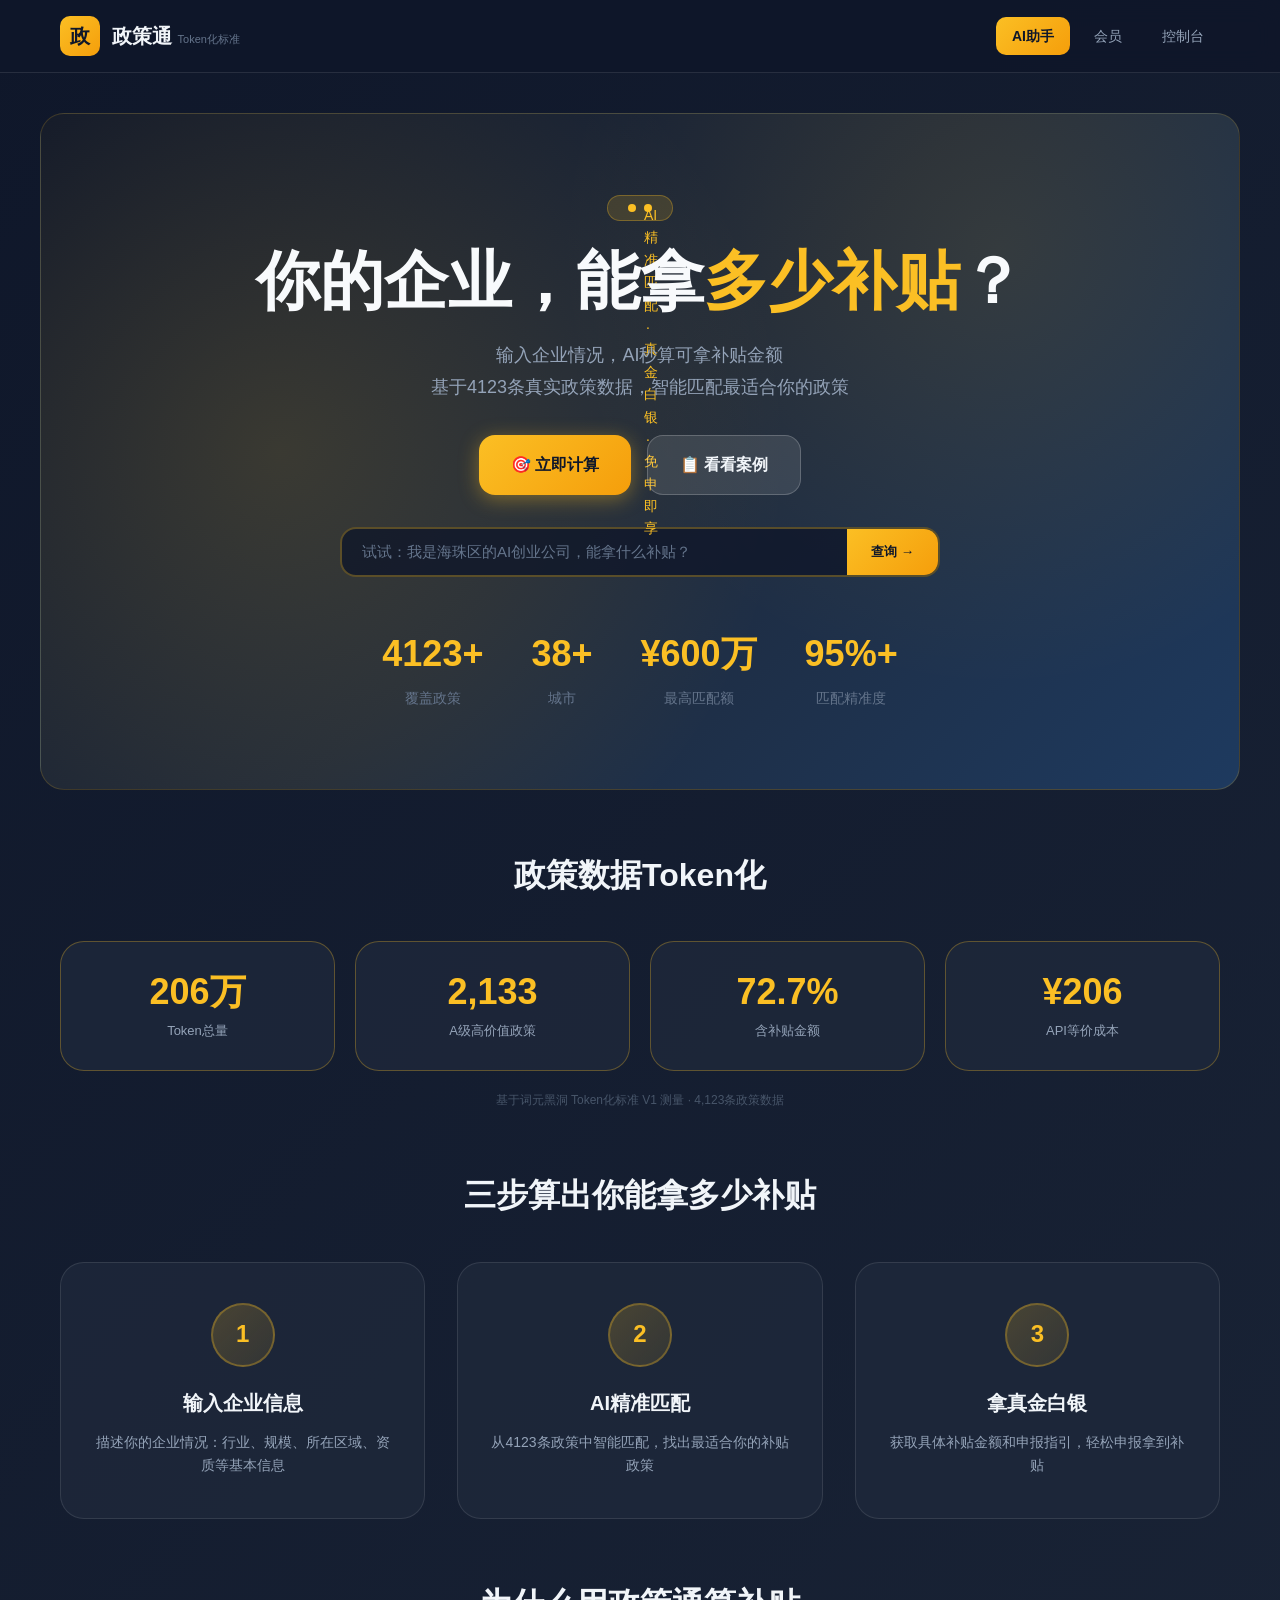
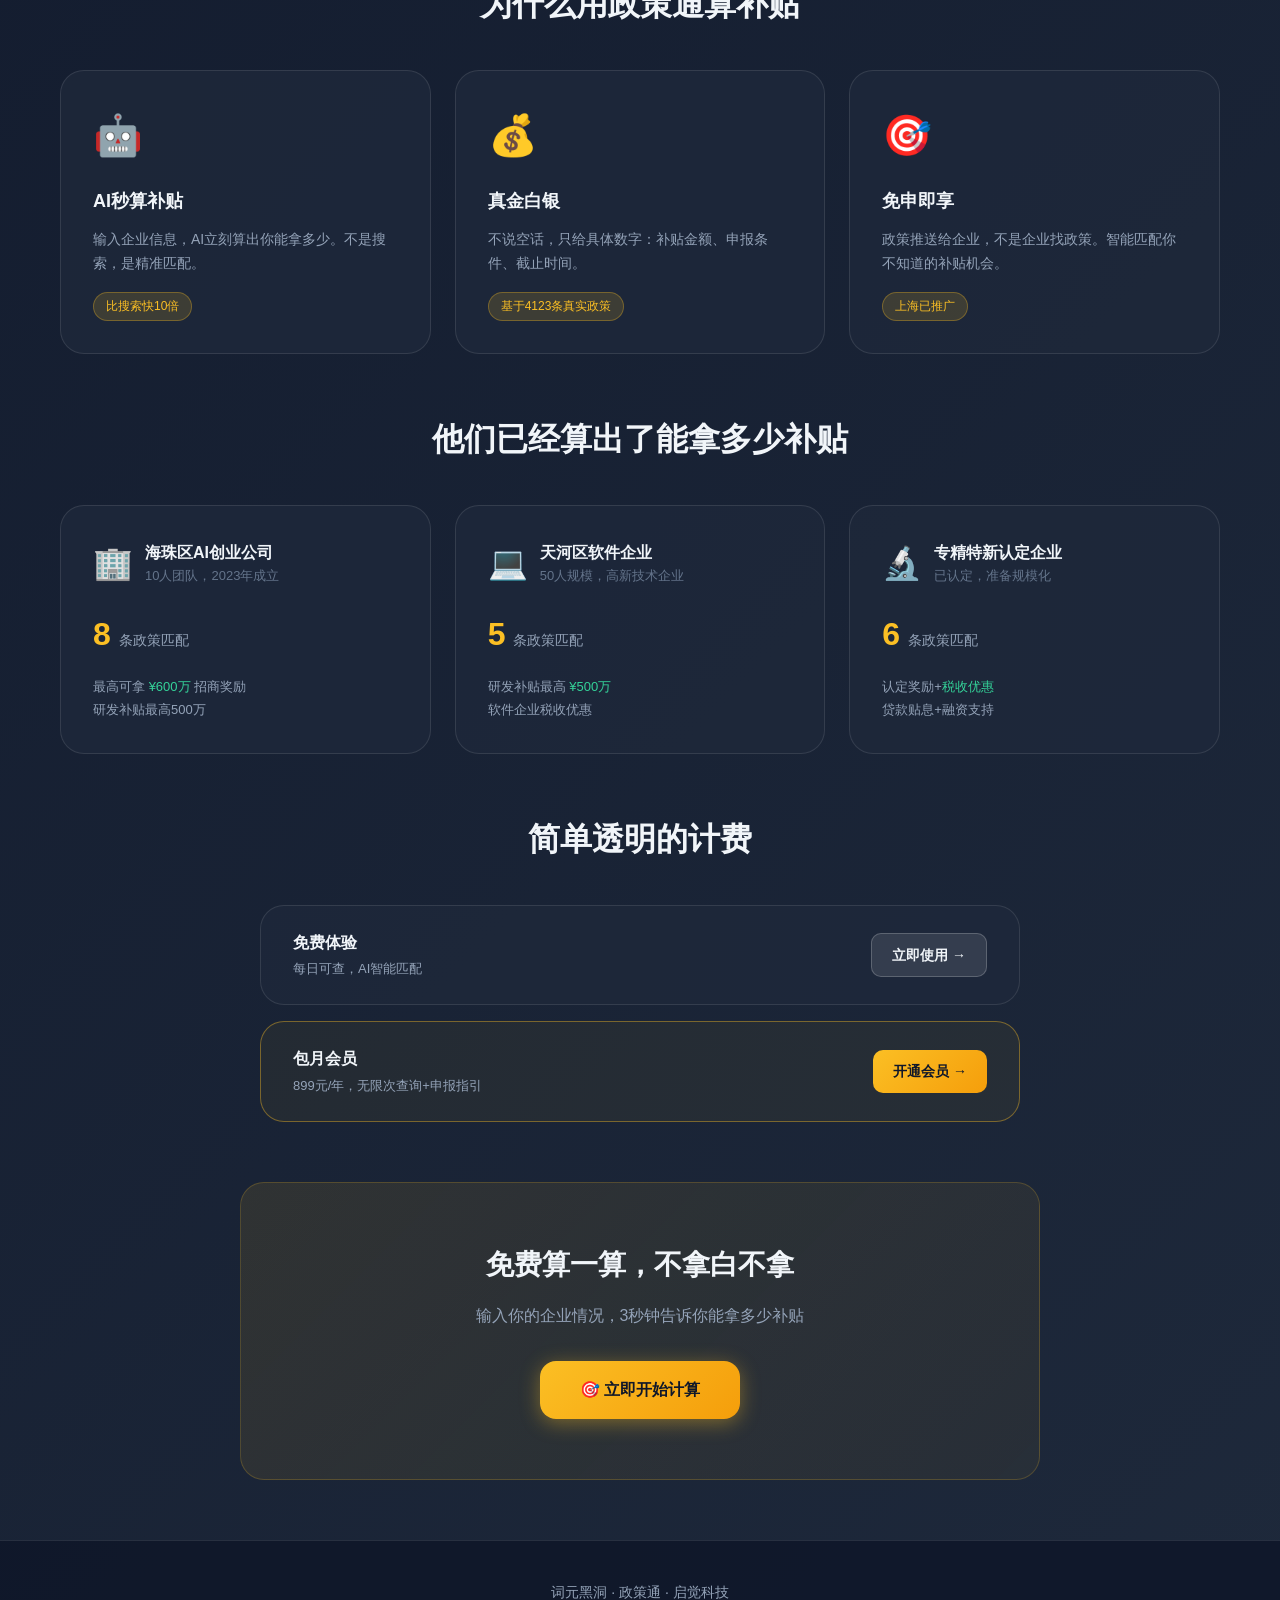
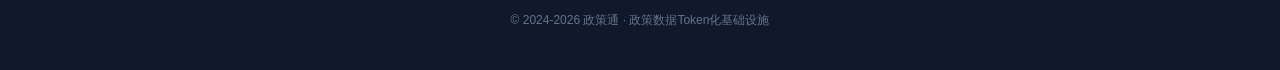
==== commit 1bdbe6fd: "feat: add token transparency and 词元黑洞 branding to frontend/index.html" ====
--- a/frontend/index.html
+++ b/frontend/index.html
@@ -204,11 +204,22 @@
         .footer-text { font-size: 12px; color: #64748b; }
         
         /* Mobile Responsive */
+        
+        /* Tokenization Dashboard */
+        .tokenization-section { max-width: 1200px; margin: 60px auto; padding: 0 20px; }
+        .token-dashboard { display: grid; grid-template-columns: repeat(4, 1fr); gap: 20px; margin-top: 32px; }
+        .token-dash-item { background: rgba(30, 41, 59, 0.8); border: 1px solid rgba(251, 191, 36, 0.3); border-radius: var(--radius-xl); padding: 28px 20px; text-align: center; transition: all 0.3s; }
+        .token-dash-item:hover { transform: translateY(-4px); border-color: rgba(251, 191, 36, 0.6); box-shadow: 0 8px 30px rgba(251, 191, 36, 0.15); }
+        .token-dash-value { font-size: 36px; font-weight: 800; color: var(--gold); line-height: 1.2; }
+        .token-dash-label { font-size: 13px; color: #94a3b8; margin-top: 8px; }
+        .token-dash-note { text-align: center; font-size: 12px; color: #475569; margin-top: 20px; }
+
         @media (max-width: 768px) {
             .header-content { flex-direction: column; gap: 16px; }
             .nav { flex-wrap: wrap; justify-content: center; }
             .hero-section { padding: 48px 24px; margin: 20px; }
             .hero-stats { gap: 24px; }
+            .token-dashboard { grid-template-columns: repeat(2, 1fr); }
             .hero-stat-value { font-size: 28px; }
             .process-grid, .features-grid, .case-grid { grid-template-columns: 1fr; }
             .pricing-card { flex-direction: column; gap: 16px; text-align: center; }
@@ -224,7 +235,7 @@
         <div class="header-content">
             <a href="/" class="logo">
                 <div class="logo-icon">政</div>
-                <div class="logo-text">政策通</div>
+                <div class="logo-text">政策通 <span style="font-size:11px;color:#64748b;font-weight:400;">Token化标准</span></div>
             </a>
             <nav class="nav">
                 <a href="/ai-chat" class="nav-link nav-link-primary">AI助手</a>
@@ -280,6 +291,31 @@
                 </div>
             </div>
         </section>
+
+        
+                <!-- Token化看板 -->
+                <section class="tokenization-section">
+                    <h2 class="section-title">政策数据Token化</h2>
+                    <div class="token-dashboard">
+                        <div class="token-dash-item">
+                            <div class="token-dash-value">206万</div>
+                            <div class="token-dash-label">Token总量</div>
+                        </div>
+                        <div class="token-dash-item">
+                            <div class="token-dash-value">2,133</div>
+                            <div class="token-dash-label">A级高价值政策</div>
+                        </div>
+                        <div class="token-dash-item">
+                            <div class="token-dash-value">72.7%</div>
+                            <div class="token-dash-label">含补贴金额</div>
+                        </div>
+                        <div class="token-dash-item">
+                            <div class="token-dash-value">¥206</div>
+                            <div class="token-dash-label">API等价成本</div>
+                        </div>
+                    </div>
+                    <p class="token-dash-note">基于词元黑洞 Token化标准 V1 测量 · 4,123条政策数据</p>
+                </section>
 
         <!-- Process Section -->
         <section class="process-section">
@@ -422,8 +458,8 @@
     <!-- Footer -->
     <footer class="footer">
         <div class="footer-content">
-            <div class="footer-brand">开源大叔 · 政策通 · 启觉科技</div>
-            <div class="footer-text">© 2024-2026 政策通 · AI智能补贴计算器</div>
+            <div class="footer-brand">词元黑洞 · 政策通 · 启觉科技</div>
+            <div class="footer-text">© 2024-2026 政策通 · 政策数据Token化基础设施</div>
         </div>
     </footer>
 
